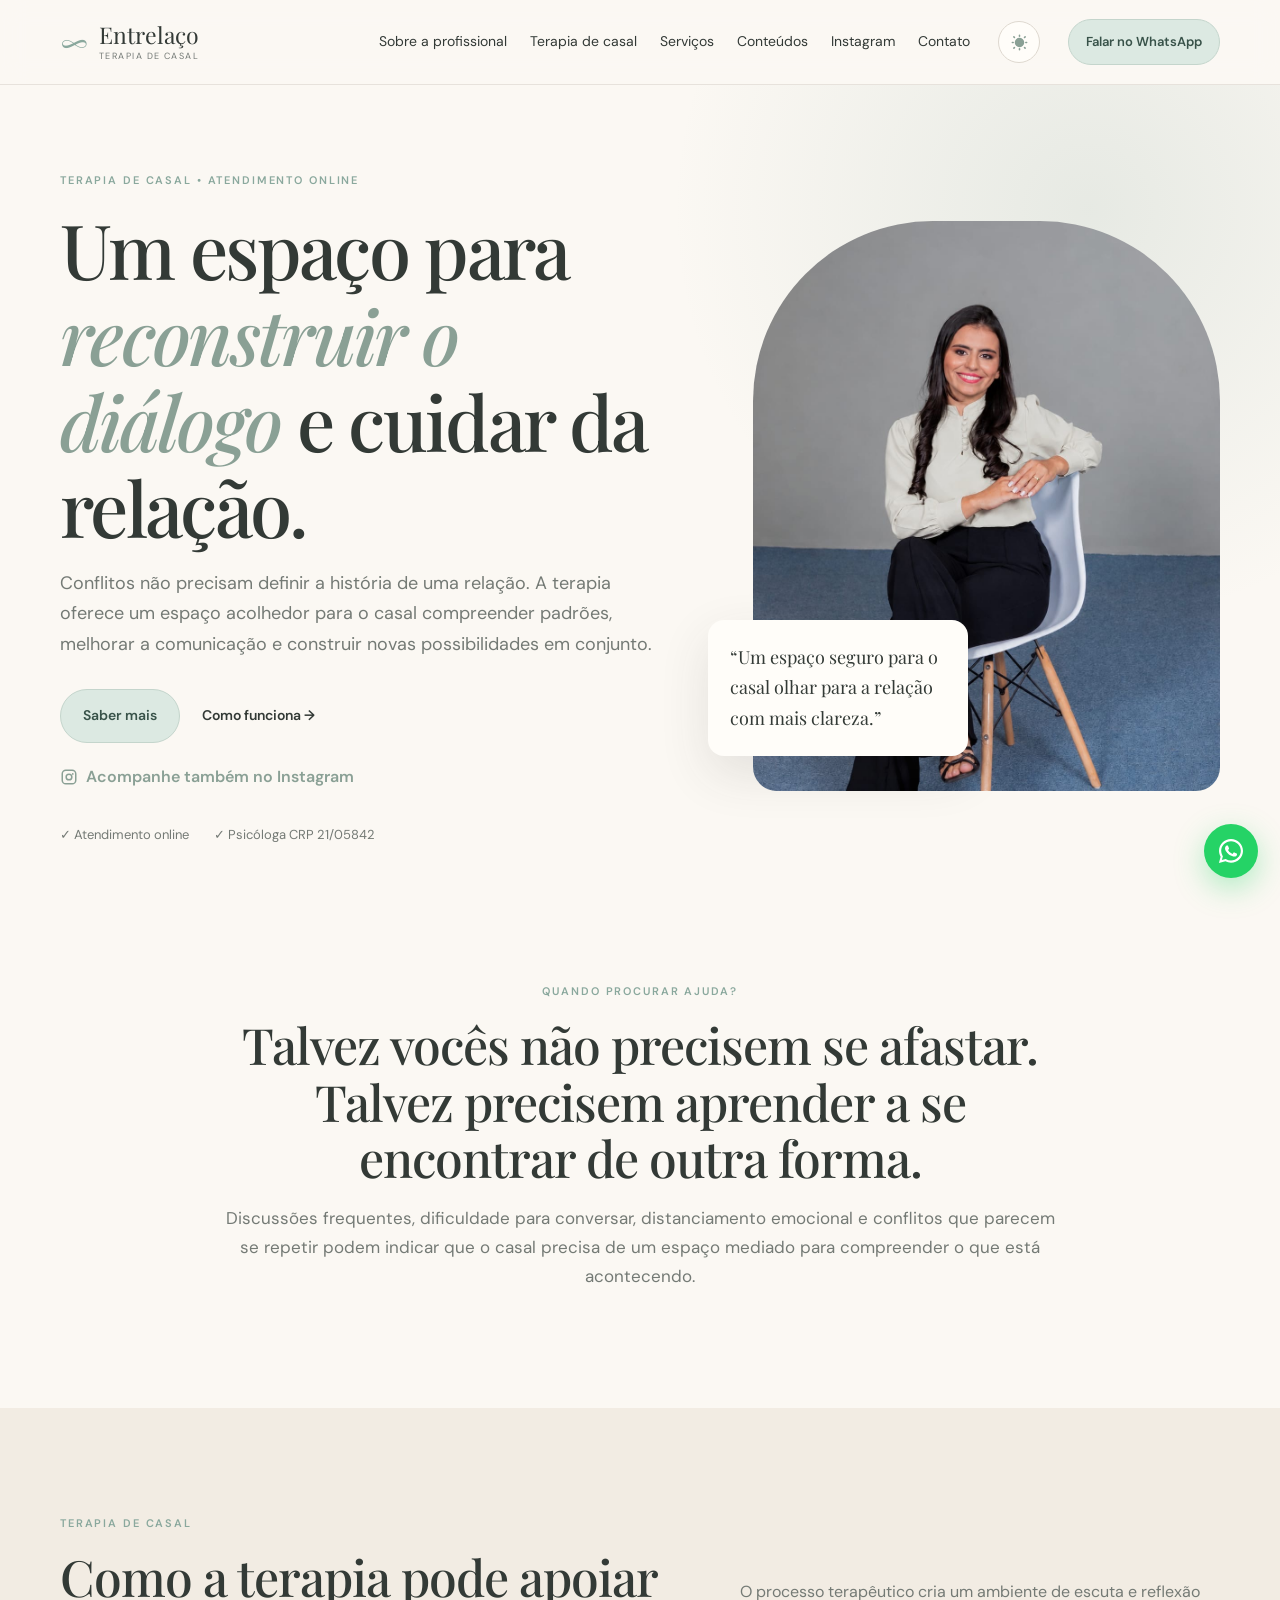
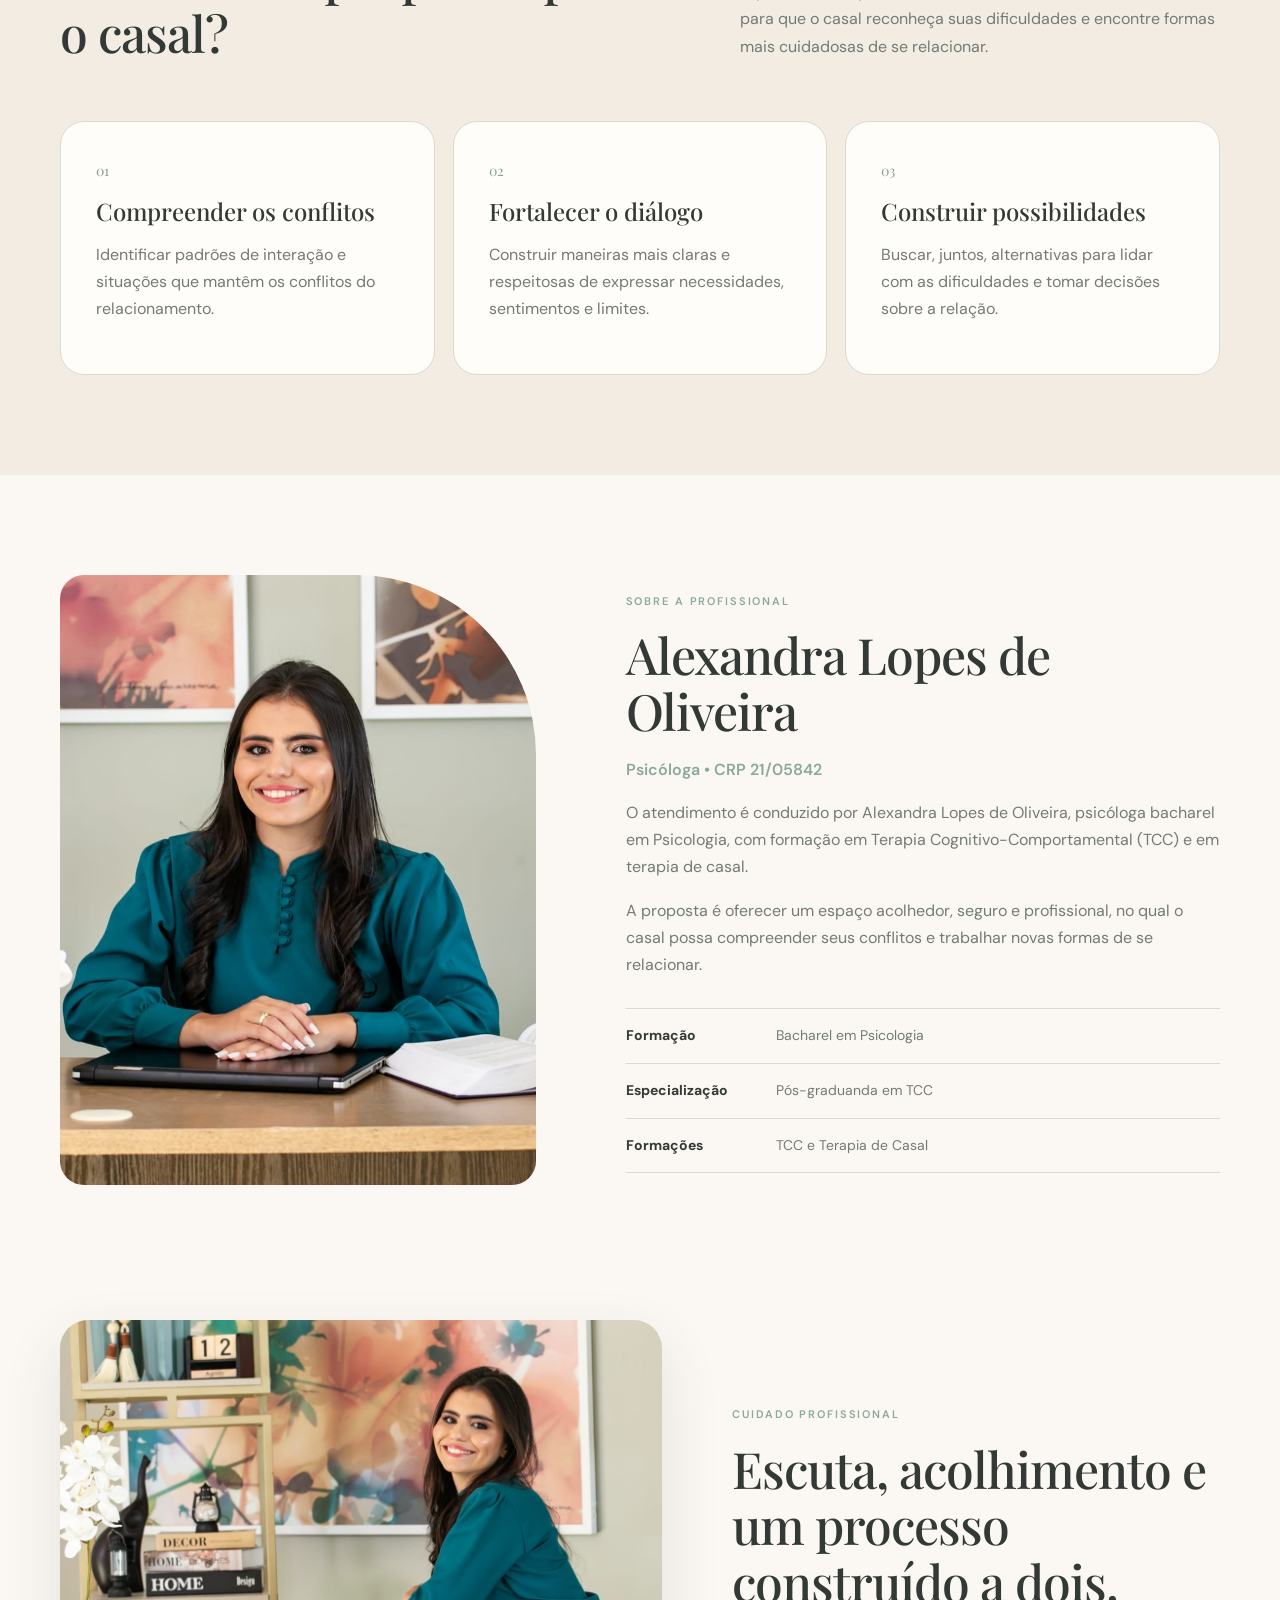
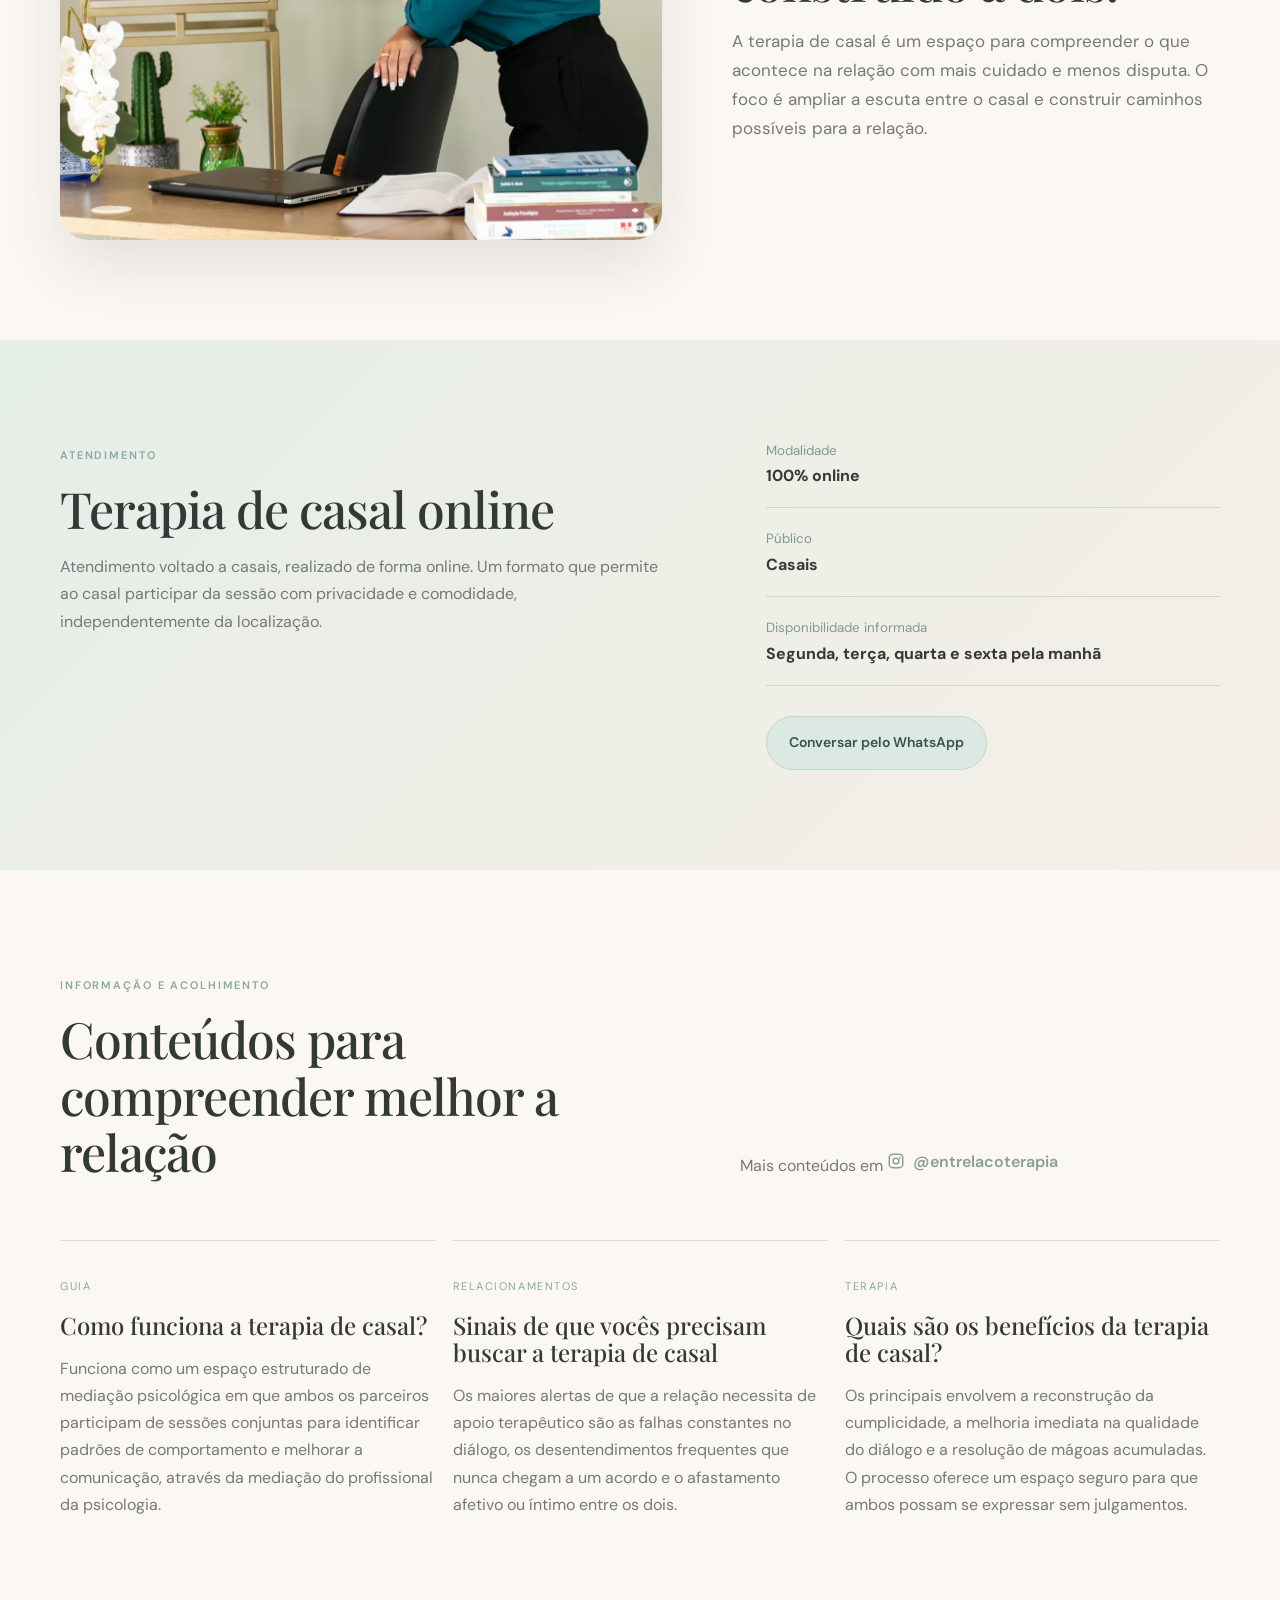
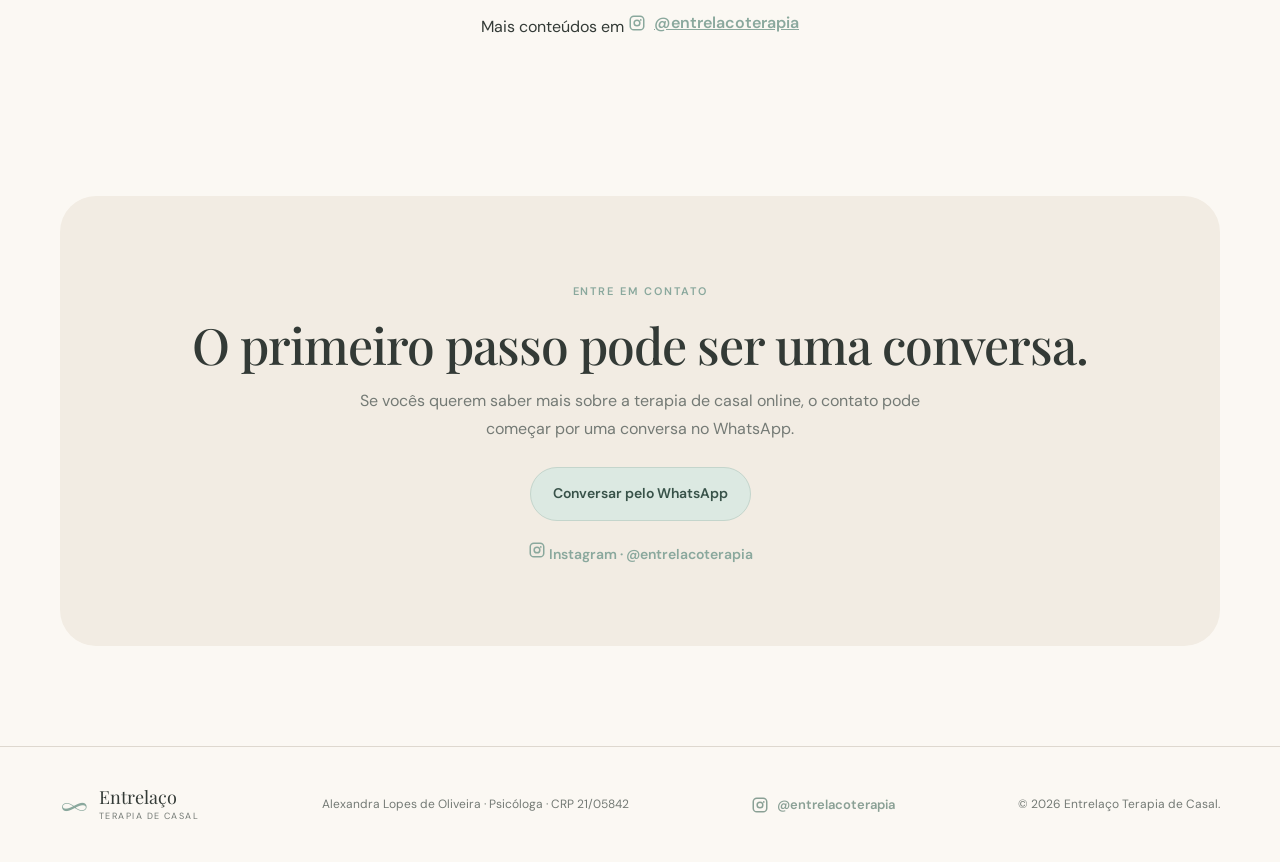
==== index.html @ 62b606fd "ajustando localização do instagram" ====
<!DOCTYPE html>
<html lang="pt-BR">
<head>
  <meta charset="UTF-8">
  <meta name="viewport" content="width=device-width, initial-scale=1.0">
  <meta name="description" content="Entrelaço Terapia de Casal — psicoterapia online para casais que desejam cuidar da relação com acolhimento profissional.">
  <meta name="keywords" content="terapia de casal, conflito de casal, psicoterapia para casais, psicóloga de casais, terapia online">
  <meta name="theme-color" content="#f7f3ee">
  <title>Entrelaço | Terapia de Casal Online</title>
  <link rel="preconnect" href="https://fonts.googleapis.com">
  <link rel="preconnect" href="https://fonts.gstatic.com" crossorigin>
  <link href="https://fonts.googleapis.com/css2?family=DM+Sans:wght@400;500;600&family=Playfair+Display:wght@500;600&display=swap" rel="stylesheet">
  <link rel="stylesheet" href="styles.css">
</head>
<body>
  <header class="header" id="inicio">
    <div class="container nav">
      <a class="brand" href="#inicio" aria-label="Entrelaço - início">
        <span class="brand-mark">∞</span>
        <span>Entrelaço<small>Terapia de Casal</small></span>
      </a>
      <button class="menu-toggle" aria-label="Abrir menu" aria-expanded="false">☰</button>
      <nav class="menu" aria-label="Navegação principal">
        <a href="#sobre">Sobre a profissional</a>
        <a href="#terapia">Terapia de casal</a>
        <a href="#servicos">Serviços</a>
        <a href="#conteudos">Conteúdos</a>
        <a href="https://www.instagram.com/entrelacoterapia?stkn=NWNmb3p0cmc3emU3" target="_blank" rel="noopener">Instagram</a>
        <a href="#contato">Contato</a>
      </nav>
      <button class="theme-toggle" type="button" aria-label="Alternar tema claro e escuro" aria-pressed="false">
        <svg class="theme-icon theme-icon-sun" viewBox="0 0 24 24" aria-hidden="true" focusable="false">
          <path d="M12 18a6 6 0 1 0 0-12 6 6 0 0 0 0 12Zm0-16a1 1 0 0 1 1 1v1a1 1 0 1 1-2 0V3a1 1 0 0 1 1-1Zm0 17a1 1 0 0 1 1 1v1a1 1 0 1 1-2 0v-1a1 1 0 0 1 1-1ZM4.22 4.22a1 1 0 0 1 1.42 0l.7.71a1 1 0 0 1-1.41 1.41l-.71-.7a1 1 0 0 1 0-1.42Zm13.44 13.44a1 1 0 0 1 1.41 0l.71.7a1 1 0 0 1-1.42 1.42l-.7-.71a1 1 0 0 1 0-1.41ZM2 12a1 1 0 0 1 1-1h1a1 1 0 1 1 0 2H3a1 1 0 0 1-1-1Zm17 0a1 1 0 0 1 1-1h1a1 1 0 1 1 0 2h-1a1 1 0 0 1-1-1ZM4.22 19.78a1 1 0 0 1 0-1.42l.71-.7a1 1 0 0 1 1.41 1.41l-.7.71a1 1 0 0 1-1.42 0ZM17.66 6.34a1 1 0 0 1 0-1.41l.7-.71a1 1 0 1 1 1.42 1.42l-.71.7a1 1 0 0 1-1.41 0Z"/>
        </svg>
        <svg class="theme-icon theme-icon-moon" viewBox="0 0 24 24" aria-hidden="true" focusable="false">
          <path d="M20.3 14.5a1 1 0 0 1 .18 1.05A9.2 9.2 0 0 1 3.2 9.1 9.1 9.1 0 0 1 8.45 3a1 1 0 0 1 1.3 1.31A7.1 7.1 0 0 0 19.08 13.3a1 1 0 0 1 1.22 1.2Z"/>
        </svg>
      </button>
      <a class="btn btn-small desktop-cta" href="https://wa.me/5589994394395?text=Ol%C3%A1%2C%20gostar%C3%ADamos%20de%20saber%20mais%20sobre%20a%20terapia%20de%20casal." target="_blank" rel="noopener">Falar no WhatsApp</a>
    </div>
  </header>

  <main>
    <section class="hero">
      <div class="container hero-grid">
        <div class="hero-copy reveal">
          <span class="eyebrow">Terapia de casal • Atendimento online</span>
          <h1>Um espaço para <em>reconstruir o diálogo</em> e cuidar da relação.</h1>
          <p>Conflitos não precisam definir a história de uma relação. A terapia oferece um espaço acolhedor para o casal compreender padrões, melhorar a comunicação e construir novas possibilidades em conjunto.</p>
          <div class="actions">
            <a class="btn" href="https://wa.me/5589994394395?text=Ol%C3%A1%2C%20gostar%C3%ADamos%20de%20saber%20mais%20sobre%20a%20terapia%20de%20casal." target="_blank" rel="noopener">Saber mais</a>
            <a class="text-link" href="#terapia">Como funciona →</a>
          </div>
          <a class="instagram-link hero-instagram" href="https://www.instagram.com/entrelacoterapia?stkn=NWNmb3p0cmc3emU3" target="_blank" rel="noopener" aria-label="Instagram Entrelaço Terapia">
            <svg viewBox="0 0 24 24" aria-hidden="true" focusable="false">
              <path d="M7.8 2h8.4A5.8 5.8 0 0 1 22 7.8v8.4a5.8 5.8 0 0 1-5.8 5.8H7.8A5.8 5.8 0 0 1 2 16.2V7.8A5.8 5.8 0 0 1 7.8 2Zm0 2A3.8 3.8 0 0 0 4 7.8v8.4A3.8 3.8 0 0 0 7.8 20h8.4a3.8 3.8 0 0 0 3.8-3.8V7.8A3.8 3.8 0 0 0 16.2 4H7.8Zm4.2 3.2a4.8 4.8 0 1 1 0 9.6 4.8 4.8 0 0 1 0-9.6Zm0 2a2.8 2.8 0 1 0 0 5.6 2.8 2.8 0 0 0 0-5.6Zm5.05-2.45a1.15 1.15 0 1 1 0 2.3 1.15 1.15 0 0 1 0-2.3Z"/>
            </svg>
            Acompanhe também no Instagram
          </a>
          <div class="trust-row">
            <span>✓ Atendimento online</span><span>✓ Psicóloga CRP 21/05842</span>
          </div>
        </div>
        <div class="hero-photo reveal">
          <div class="photo-placeholder">
            
          </div>
          <div class="quote-card">“Um espaço seguro para o casal olhar para a relação com mais clareza.”</div>
        </div>
      </div>
    </section>

    <section class="intro section">
      <div class="container narrow reveal">
        <span class="eyebrow">Quando procurar ajuda?</span>
        <h2>Talvez vocês não precisem se afastar.<br>Talvez precisem aprender a se encontrar de outra forma.</h2>
        <p>Discussões frequentes, dificuldade para conversar, distanciamento emocional e conflitos que parecem se repetir podem indicar que o casal precisa de um espaço mediado para compreender o que está acontecendo.</p>
      </div>
    </section>

    <section class="section soft" id="terapia">
      <div class="container">
        <div class="section-head reveal">
          <div><span class="eyebrow">Terapia de casal</span><h2>Como a terapia pode apoiar o casal?</h2></div>
          <p>O processo terapêutico cria um ambiente de escuta e reflexão para que o casal reconheça suas dificuldades e encontre formas mais cuidadosas de se relacionar.</p>
        </div>
        <div class="cards">
          <article class="card reveal"><span>01</span><h3>Compreender os conflitos</h3><p>Identificar padrões de interação e situações que mantêm os conflitos do relacionamento.</p></article>
          <article class="card reveal"><span>02</span><h3>Fortalecer o diálogo</h3><p>Construir maneiras mais claras e respeitosas de expressar necessidades, sentimentos e limites.</p></article>
          <article class="card reveal"><span>03</span><h3>Construir possibilidades</h3><p>Buscar, juntos, alternativas para lidar com as dificuldades e tomar decisões sobre a relação.</p></article>
        </div>
      </div>
    </section>

    <section class="section" id="sobre">
      <div class="container about-grid">
        <div class="about-photo reveal">
          <div class="photo-placeholder portrait"></div>
        </div>
        <div class="about-copy reveal">
          <span class="eyebrow">Sobre a profissional</span>
          <h2>Alexandra Lopes de Oliveira</h2>
          <p class="role">Psicóloga • CRP 21/05842</p>
          <p>O atendimento é conduzido por Alexandra Lopes de Oliveira, psicóloga bacharel em Psicologia, com formação em Terapia Cognitivo-Comportamental (TCC) e em terapia de casal.</p>
          <p>A proposta é oferecer um espaço acolhedor, seguro e profissional, no qual o casal possa compreender seus conflitos e trabalhar novas formas de se relacionar.</p>
          <div class="credentials">
            <div><strong>Formação</strong><span>Bacharel em Psicologia</span></div>
            <div><strong>Especialização</strong><span>Pós-graduanda em TCC</span></div>
            <div><strong>Formações</strong><span>TCC e Terapia de Casal</span></div>
          </div>
        </div>
      </div>
    </section>

    <section class="visual-break" aria-label="Ambiente profissional de Alexandra">
      <div class="container visual-break-grid">
        <div class="visual-break-image reveal" role="img" aria-label="Alexandra em ambiente profissional"></div>
        <div class="visual-break-copy reveal">
          <span class="eyebrow">Cuidado profissional</span>
          <h2>Escuta, acolhimento e um processo construído a dois.</h2>
          <p>A terapia de casal é um espaço para compreender o que acontece na relação com mais cuidado e menos disputa. O foco é ampliar a escuta entre o casal e construir caminhos possíveis para a relação.</p>
        </div>
      </div>
    </section>

    <section class="section accent" id="servicos">
      <div class="container service-grid">
        <div class="reveal">
          <span class="eyebrow light">Atendimento</span>
          <h2>Terapia de casal online</h2>
          <p>Atendimento voltado a casais, realizado de forma online. Um formato que permite ao casal participar da sessão com privacidade e comodidade, independentemente da localização.</p>
        </div>
        <div class="service-info reveal">
          <div><small>Modalidade</small><strong>100% online</strong></div>
          <div><small>Público</small><strong>Casais</strong></div>
          <div><small>Disponibilidade informada</small><strong>Segunda, terça, quarta e sexta pela manhã</strong></div>
          <a class="btn btn-light" href="https://wa.me/5589994394395?text=Ol%C3%A1%2C%20gostar%C3%ADamos%20de%20saber%20mais%20sobre%20a%20terapia%20de%20casal." target="_blank" rel="noopener">Conversar pelo WhatsApp</a>
        </div>
      </div>
    </section>

    <section class="section" id="conteudos">
      <div class="container">
        <div class="section-head reveal">
          <div><span class="eyebrow">Informação e acolhimento</span><h2>Conteúdos para compreender melhor a relação</h2></div>
          <p>
            Mais conteúdos em
            <a class="instagram-link" href="https://www.instagram.com/entrelacoterapia?stkn=NWNmb3p0cmc3emU3" target="_blank" rel="noopener">
              <svg viewBox="0 0 24 24" aria-hidden="true" focusable="false">
                <path d="M7.8 2h8.4A5.8 5.8 0 0 1 22 7.8v8.4a5.8 5.8 0 0 1-5.8 5.8H7.8A5.8 5.8 0 0 1 2 16.2V7.8A5.8 5.8 0 0 1 7.8 2Zm0 2A3.8 3.8 0 0 0 4 7.8v8.4A3.8 3.8 0 0 0 7.8 20h8.4a3.8 3.8 0 0 0 3.8-3.8V7.8A3.8 3.8 0 0 0 16.2 4H7.8Zm4.2 3.2a4.8 4.8 0 1 1 0 9.6 4.8 4.8 0 0 1 0-9.6Zm0 2a2.8 2.8 0 1 0 0 5.6 2.8 2.8 0 0 0 0-5.6Zm5.05-2.45a1.15 1.15 0 1 1 0 2.3 1.15 1.15 0 0 1 0-2.3Z"/>
              </svg>
              @entrelacoterapia
            </a>
          </p>
        </div>
        <div class="content-grid">
          <article class="content-card reveal"><span>Guia</span><h3>Como funciona a terapia de casal?</h3><p>Funciona como um espaço estruturado de mediação psicológica em que ambos os parceiros participam de sessões conjuntas para identificar padrões de comportamento e melhorar a comunicação, através da mediação do profissional da psicologia.</p></article>
          <article class="content-card reveal"><span>Relacionamentos</span><h3>Sinais de que vocês precisam buscar a terapia de casal</h3><p>Os maiores alertas de que a relação necessita de apoio terapêutico são as falhas constantes no diálogo, os desentendimentos frequentes que nunca chegam a um acordo e o afastamento afetivo ou íntimo entre os dois.</p></article>
          <article class="content-card reveal"><span>Terapia</span><h3>Quais são os benefícios da terapia de casal?</h3><p>Os principais envolvem a reconstrução da cumplicidade, a melhoria imediata na qualidade do diálogo e a resolução de mágoas acumuladas. O processo oferece um espaço seguro para que ambos possam se expressar sem julgamentos.</p></article>
        </div>
        <p class="instagram-call reveal">
          Mais conteúdos em
          <a class="instagram-link" href="https://www.instagram.com/entrelacoterapia?stkn=NWNmb3p0cmc3emU3" target="_blank" rel="noopener">
            <svg viewBox="0 0 24 24" aria-hidden="true" focusable="false">
              <path d="M7.8 2h8.4A5.8 5.8 0 0 1 22 7.8v8.4a5.8 5.8 0 0 1-5.8 5.8H7.8A5.8 5.8 0 0 1 2 16.2V7.8A5.8 5.8 0 0 1 7.8 2Zm0 2A3.8 3.8 0 0 0 4 7.8v8.4A3.8 3.8 0 0 0 7.8 20h8.4a3.8 3.8 0 0 0 3.8-3.8V7.8A3.8 3.8 0 0 0 16.2 4H7.8Zm4.2 3.2a4.8 4.8 0 1 1 0 9.6 4.8 4.8 0 0 1 0-9.6Zm0 2a2.8 2.8 0 1 0 0 5.6 2.8 2.8 0 0 0 0-5.6Zm5.05-2.45a1.15 1.15 0 1 1 0 2.3 1.15 1.15 0 0 1 0-2.3Z"/>
            </svg>
            @entrelacoterapia
          </a>
        </p>
      </div>
    </section>

    <section class="section contact" id="contato">
      <div class="container contact-box reveal">
        <span class="eyebrow">Entre em contato</span>
        <h2>O primeiro passo pode ser uma conversa.</h2>
        <p>Se vocês querem saber mais sobre a terapia de casal online, o contato pode começar por uma conversa no WhatsApp.</p>
        <a class="btn" href="https://wa.me/5589994394395?text=Ol%C3%A1%2C%20gostar%C3%ADamos%20de%20saber%20mais%20sobre%20a%20terapia%20de%20casal." target="_blank" rel="noopener">Conversar pelo WhatsApp</a>
        <a class="instagram instagram-link" href="https://www.instagram.com/entrelacoterapia?stkn=NWNmb3p0cmc3emU3" target="_blank" rel="noopener">
          <svg viewBox="0 0 24 24" aria-hidden="true" focusable="false">
            <path d="M7.8 2h8.4A5.8 5.8 0 0 1 22 7.8v8.4a5.8 5.8 0 0 1-5.8 5.8H7.8A5.8 5.8 0 0 1 2 16.2V7.8A5.8 5.8 0 0 1 7.8 2Zm0 2A3.8 3.8 0 0 0 4 7.8v8.4A3.8 3.8 0 0 0 7.8 20h8.4a3.8 3.8 0 0 0 3.8-3.8V7.8A3.8 3.8 0 0 0 16.2 4H7.8Zm4.2 3.2a4.8 4.8 0 1 1 0 9.6 4.8 4.8 0 0 1 0-9.6Zm0 2a2.8 2.8 0 1 0 0 5.6 2.8 2.8 0 0 0 0-5.6Zm5.05-2.45a1.15 1.15 0 1 1 0 2.3 1.15 1.15 0 0 1 0-2.3Z"/>
          </svg>
          Instagram · @entrelacoterapia
        </a>
      </div>
    </section>
  </main>

  <footer>
    <div class="container footer-grid">
      <div class="brand footer-brand"><span class="brand-mark">∞</span><span>Entrelaço<small>Terapia de Casal</small></span></div>
      <p>Alexandra Lopes de Oliveira · Psicóloga · CRP 21/05842</p>
      <a class="instagram-link footer-instagram" href="https://www.instagram.com/entrelacoterapia?stkn=NWNmb3p0cmc3emU3" target="_blank" rel="noopener">
        <svg viewBox="0 0 24 24" aria-hidden="true" focusable="false">
          <path d="M7.8 2h8.4A5.8 5.8 0 0 1 22 7.8v8.4a5.8 5.8 0 0 1-5.8 5.8H7.8A5.8 5.8 0 0 1 2 16.2V7.8A5.8 5.8 0 0 1 7.8 2Zm0 2A3.8 3.8 0 0 0 4 7.8v8.4A3.8 3.8 0 0 0 7.8 20h8.4a3.8 3.8 0 0 0 3.8-3.8V7.8A3.8 3.8 0 0 0 16.2 4H7.8Zm4.2 3.2a4.8 4.8 0 1 1 0 9.6 4.8 4.8 0 0 1 0-9.6Zm0 2a2.8 2.8 0 1 0 0 5.6 2.8 2.8 0 0 0 0-5.6Zm5.05-2.45a1.15 1.15 0 1 1 0 2.3 1.15 1.15 0 0 1 0-2.3Z"/>
        </svg>
        @entrelacoterapia
      </a>
      <p>© <span id="year"></span> Entrelaço Terapia de Casal.</p>
    </div>
  </footer>

  <a class="floating-wa" href="https://wa.me/5589994394395?text=Ol%C3%A1%2C%20gostar%C3%ADamos%20de%20saber%20mais%20sobre%20a%20terapia%20de%20casal." target="_blank" rel="noopener" aria-label="WhatsApp">
    <svg viewBox="0 0 32 32" aria-hidden="true" focusable="false">
      <path d="M16.01 3.2c-7.06 0-12.8 5.63-12.8 12.57 0 2.22.6 4.39 1.73 6.29L3.1 28.8l6.95-1.78a12.99 12.99 0 0 0 5.96 1.49c7.06 0 12.8-5.63 12.8-12.57S23.07 3.2 16.01 3.2Zm0 22.98c-1.85 0-3.66-.48-5.25-1.38l-.38-.22-4.12 1.06 1.1-3.92-.25-.4a10.18 10.18 0 0 1-1.57-5.55c0-5.65 4.7-10.24 10.47-10.24s10.47 4.59 10.47 10.24-4.7 10.41-10.47 10.41Zm5.74-7.66c-.31-.16-1.86-.9-2.15-1-.29-.11-.5-.16-.71.16-.21.31-.82 1-.99 1.21-.18.21-.36.23-.67.08-.31-.16-1.32-.48-2.52-1.53-.93-.81-1.56-1.81-1.74-2.12-.18-.31-.02-.48.13-.63.14-.14.31-.36.47-.54.16-.18.21-.31.31-.52.1-.21.05-.39-.03-.55-.08-.16-.71-1.67-.97-2.29-.25-.6-.51-.52-.71-.53h-.6c-.21 0-.55.08-.84.39-.29.31-1.1 1.06-1.1 2.58s1.13 2.99 1.29 3.2c.16.21 2.23 3.34 5.39 4.69.75.32 1.34.51 1.8.65.76.24 1.45.21 1.99.13.61-.09 1.86-.75 2.12-1.47.26-.73.26-1.35.18-1.47-.08-.13-.29-.21-.6-.36Z"/>
    </svg>
  </a>
  <script src="script.js"></script>
</body>
</html>
---- styles.css ----
:root{
  --bg:#fbf8f3;--soft:#f3eee6;--paper:#fffdf9;--ink:#333a36;--muted:#747a75;
  --sage:#8aa095;--deep:#78958a;--line:#ded8cf;--radius:24px;
  --header-bg:rgba(251,248,243,.92);--header-line:rgba(222,216,207,.65);
  --btn-bg:#dce9e2;--btn-text:#385249;--btn-line:#c4d5cc;--btn-hover:#cfdfd6;
  --accent-bg:linear-gradient(135deg,#e5eee7,#f5efe7);--shadow:rgba(55,61,57,.12)
}
body.dark-theme{
  --bg:#252b28;--soft:#303833;--paper:#38413c;--ink:#f5f0e8;--muted:#c8d0c9;
  --sage:#b7cec2;--deep:#a9c7b9;--line:#4c5a53;
  --petrol:#b7cec2;--petrol-deep:#a9c7b9;
  --header-bg:rgba(37,43,40,.92);--header-line:rgba(183,206,194,.18);
  --btn-bg:#b7cec2;--btn-text:#26302b;--btn-line:#cce0d6;--btn-hover:#c6dbd0;
  --accent-bg:linear-gradient(135deg,#303b35,#3f473d);--shadow:rgba(0,0,0,.28)
}
*{box-sizing:border-box}html{scroll-behavior:smooth}body{margin:0;background:var(--bg);color:var(--ink);font-family:"DM Sans",sans-serif;line-height:1.7}
a{color:inherit;text-decoration:none}.container{width:min(1160px,calc(100% - 40px));margin:auto}.narrow{max-width:850px;text-align:center}
.header{position:sticky;top:0;z-index:20;background:var(--header-bg);backdrop-filter:blur(12px);border-bottom:1px solid var(--header-line)}
.nav{height:84px;display:flex;align-items:center;gap:28px}.brand{display:flex;align-items:center;gap:10px;font-family:"Playfair Display",serif;font-size:23px;line-height:1}.brand small{display:block;font-family:"DM Sans";font-size:9px;letter-spacing:.16em;text-transform:uppercase;margin-top:6px;color:var(--muted)}
.brand-mark{font-size:34px;color:var(--sage)}.menu{display:flex;gap:23px;margin-left:auto;font-size:14px}.menu a:hover{color:var(--sage)}
.btn{display:inline-flex;align-items:center;justify-content:center;background:var(--btn-bg);color:var(--btn-text);border:1px solid var(--btn-line);padding:14px 22px;border-radius:999px;font-weight:600;font-size:14px;transition:.2s}.btn:hover{transform:translateY(-2px);opacity:.92}.btn-small{padding:11px 17px;font-size:13px}.menu-toggle{display:none;border:0;background:none;color:var(--ink);font-size:25px}
.theme-toggle{width:42px;height:42px;border:1px solid var(--line);border-radius:50%;display:grid;place-items:center;background:var(--paper);color:var(--sage);cursor:pointer;transition:.2s}.theme-toggle:hover{transform:translateY(-2px);border-color:var(--sage)}.theme-icon{width:19px;height:19px;fill:currentColor}.theme-icon-moon{display:none}.dark-theme .theme-icon-sun{display:none}.dark-theme .theme-icon-moon{display:block}
.hero{padding:80px 0 70px}.hero-grid{display:grid;grid-template-columns:1.05fr .8fr;gap:80px;align-items:center}.eyebrow{text-transform:uppercase;letter-spacing:.17em;font-size:11px;font-weight:600;color:var(--sage)}
h1,h2,h3{font-family:"Playfair Display",serif;font-weight:500;line-height:1.13;margin:14px 0}h1{font-size:clamp(48px,6vw,76px);letter-spacing:-.035em}h1 em{font-weight:500;color:var(--sage)}h2{font-size:clamp(34px,4vw,50px);letter-spacing:-.02em}h3{font-size:24px}
.hero-copy>p{font-size:18px;color:var(--muted);max-width:650px}.actions{display:flex;gap:22px;align-items:center;margin-top:30px}.text-link{font-size:14px;font-weight:600}.trust-row{display:flex;gap:25px;margin-top:30px;color:var(--muted);font-size:13px}
.photo-placeholder{min-height:570px;border-radius:180px 180px 24px 24px;background:linear-gradient(145deg,#ded7cc,#b8c0b8);display:flex;flex-direction:column;align-items:center;justify-content:center;color:#fff;text-align:center;background-image:url("assets/alexandra-principal.jpg");background-size:cover;background-position:center}.photo-placeholder small{opacity:.8}.hero-photo{position:relative}.quote-card{position:absolute;left:-45px;bottom:35px;width:260px;background:var(--paper);padding:22px;border-radius:16px;box-shadow:0 18px 50px var(--shadow);font-family:"Playfair Display",serif;font-size:18px}
.section{padding:100px 0}.intro{padding-top:60px}.intro p{color:var(--muted);font-size:17px}.soft{background:var(--soft)}.section-head{display:grid;grid-template-columns:1fr .8fr;gap:80px;align-items:end;margin-bottom:45px}.section-head p{color:var(--muted)}
.cards{display:grid;grid-template-columns:repeat(3,1fr);gap:18px}.card{background:var(--paper);padding:35px;border-radius:var(--radius);border:1px solid var(--line)}.card>span{font-family:"Playfair Display";color:var(--sage);font-size:14px}.card p,.content-card p{color:var(--muted)}
.about-grid{display:grid;grid-template-columns:.8fr 1fr;gap:90px;align-items:center}.portrait{min-height:610px;border-radius:24px 180px 24px 24px;background-image:url("assets/alexandra-sobre.jpg")}.role{color:var(--sage);font-weight:600}.about-copy>p:not(.role){color:var(--muted)}.credentials{margin-top:30px;border-top:1px solid var(--line)}.credentials div{display:grid;grid-template-columns:150px 1fr;padding:15px 0;border-bottom:1px solid var(--line);font-size:14px}.credentials span{color:var(--muted)}
.accent{background:#e5eee7;color:var(--ink)}.service-grid{display:grid;grid-template-columns:1fr .75fr;gap:100px}.accent p{color:var(--muted)}.light{color:#7f9a8f}.service-info{display:grid;gap:20px}.service-info div{padding-bottom:18px;border-bottom:1px solid rgba(120,149,138,.28)}.service-info small,.service-info strong{display:block}.service-info small{color:#7f9a8f}.btn-light{background:var(--paper);color:var(--btn-text);width:max-content;margin-top:10px}
.content-grid{display:grid;grid-template-columns:repeat(3,1fr);gap:18px}.content-card{padding:30px 0;border-top:1px solid var(--line)}.content-card>span{font-size:11px;text-transform:uppercase;letter-spacing:.14em;color:var(--sage)}.instagram-call{text-align:center;margin-top:45px}.instagram-call a{font-weight:600;text-decoration:underline}
.instagram-link{display:inline-flex;align-items:center;justify-content:center;gap:8px;color:var(--sage);font-weight:600}.instagram-link svg{width:18px;height:18px;fill:currentColor;flex:0 0 auto}.hero-instagram{margin-top:20px}.footer-instagram{font-size:13px}
.contact{padding-top:40px}.contact-box{text-align:center;background:var(--soft);border-radius:36px;padding:80px 25px}.contact-box p{color:var(--muted);max-width:600px;margin:0 auto 25px}.instagram{display:block;margin-top:20px;font-size:14px;color:var(--sage)}
footer{border-top:1px solid var(--line);padding:35px 0}.footer-grid{display:flex;align-items:center;justify-content:space-between;gap:20px}.footer-grid p{font-size:12px;color:var(--muted)}.footer-brand{font-size:18px}
.floating-wa{position:fixed;right:22px;bottom:22px;width:54px;height:54px;border-radius:50%;display:grid;place-items:center;background:#25d366;color:white;box-shadow:0 10px 30px rgba(37,211,102,.35);z-index:30}
.floating-wa:hover{background:#20bd5a;transform:translateY(-2px)}
.floating-wa svg{width:30px;height:30px;display:block;fill:currentColor}
.reveal{opacity:0;transform:translateY(16px);transition:.7s ease}.reveal.visible{opacity:1;transform:none}
@media(max-width:900px){.desktop-cta{display:none}.menu-toggle{display:block;margin-left:auto}.theme-toggle{order:3}.menu{display:none;position:absolute;top:84px;left:0;right:0;background:var(--bg);padding:25px 20px;border-bottom:1px solid var(--line);flex-direction:column}.menu.open{display:flex}.hero-grid,.about-grid,.service-grid,.section-head{grid-template-columns:1fr;gap:40px}.hero{padding-top:45px}.hero-photo{max-width:600px;margin:auto}.quote-card{left:15px}.cards,.content-grid{grid-template-columns:1fr}.section{padding:75px 0}.footer-grid{flex-direction:column;text-align:center}}
@media(max-width:560px){.container{width:min(100% - 28px,1160px)}h1{font-size:45px}.photo-placeholder{min-height:480px}.quote-card{position:relative;left:auto;bottom:auto;width:90%;margin:-45px auto 0}.actions,.trust-row{align-items:flex-start;flex-direction:column;gap:14px}.credentials div{grid-template-columns:1fr;gap:3px}.contact-box{padding:60px 20px}}

/* Versão 2 — fotos profissionais e identidade inspirada no ensaio */
:root{--petrol:#8aa89d;--petrol-deep:#76978c;--cream:#fbf6ee;--warm:#e8ded0}
.hero{background:radial-gradient(circle at 85% 15%,rgba(138,168,157,.18),transparent 32%)}
.photo-placeholder{background-color:#d9d8d2;background-repeat:no-repeat}
.hero-photo .photo-placeholder{background-position:center 25%}
.about-photo .portrait{background-position:center 35%}
.brand-mark,.eyebrow,.role,.content-card>span,.instagram-call a,.instagram{color:var(--petrol)}
.btn{background:var(--btn-bg);color:var(--btn-text);border-color:var(--btn-line)}
.btn:hover{background:var(--btn-hover)}
.accent{background:var(--accent-bg)}
.soft,.contact-box{background:#f2ece3}
.visual-break{padding:35px 0 100px}
.visual-break-grid{display:grid;grid-template-columns:1.05fr .85fr;gap:70px;align-items:center}
.visual-break-image{min-height:520px;border-radius:28px;background:url("assets/alexandra-consultorio.jpg") center 38%/cover no-repeat;box-shadow:0 24px 60px var(--shadow)}
.visual-break-copy p{color:var(--muted);font-size:17px}
body.dark-theme .soft,body.dark-theme .contact-box{background:var(--soft)}
body.dark-theme .photo-placeholder,body.dark-theme .visual-break-image{filter:brightness(.88) saturate(.9)}
@media(max-width:900px){.visual-break-grid{grid-template-columns:1fr;gap:35px}.visual-break-image{min-height:430px}.visual-break{padding-bottom:75px}}
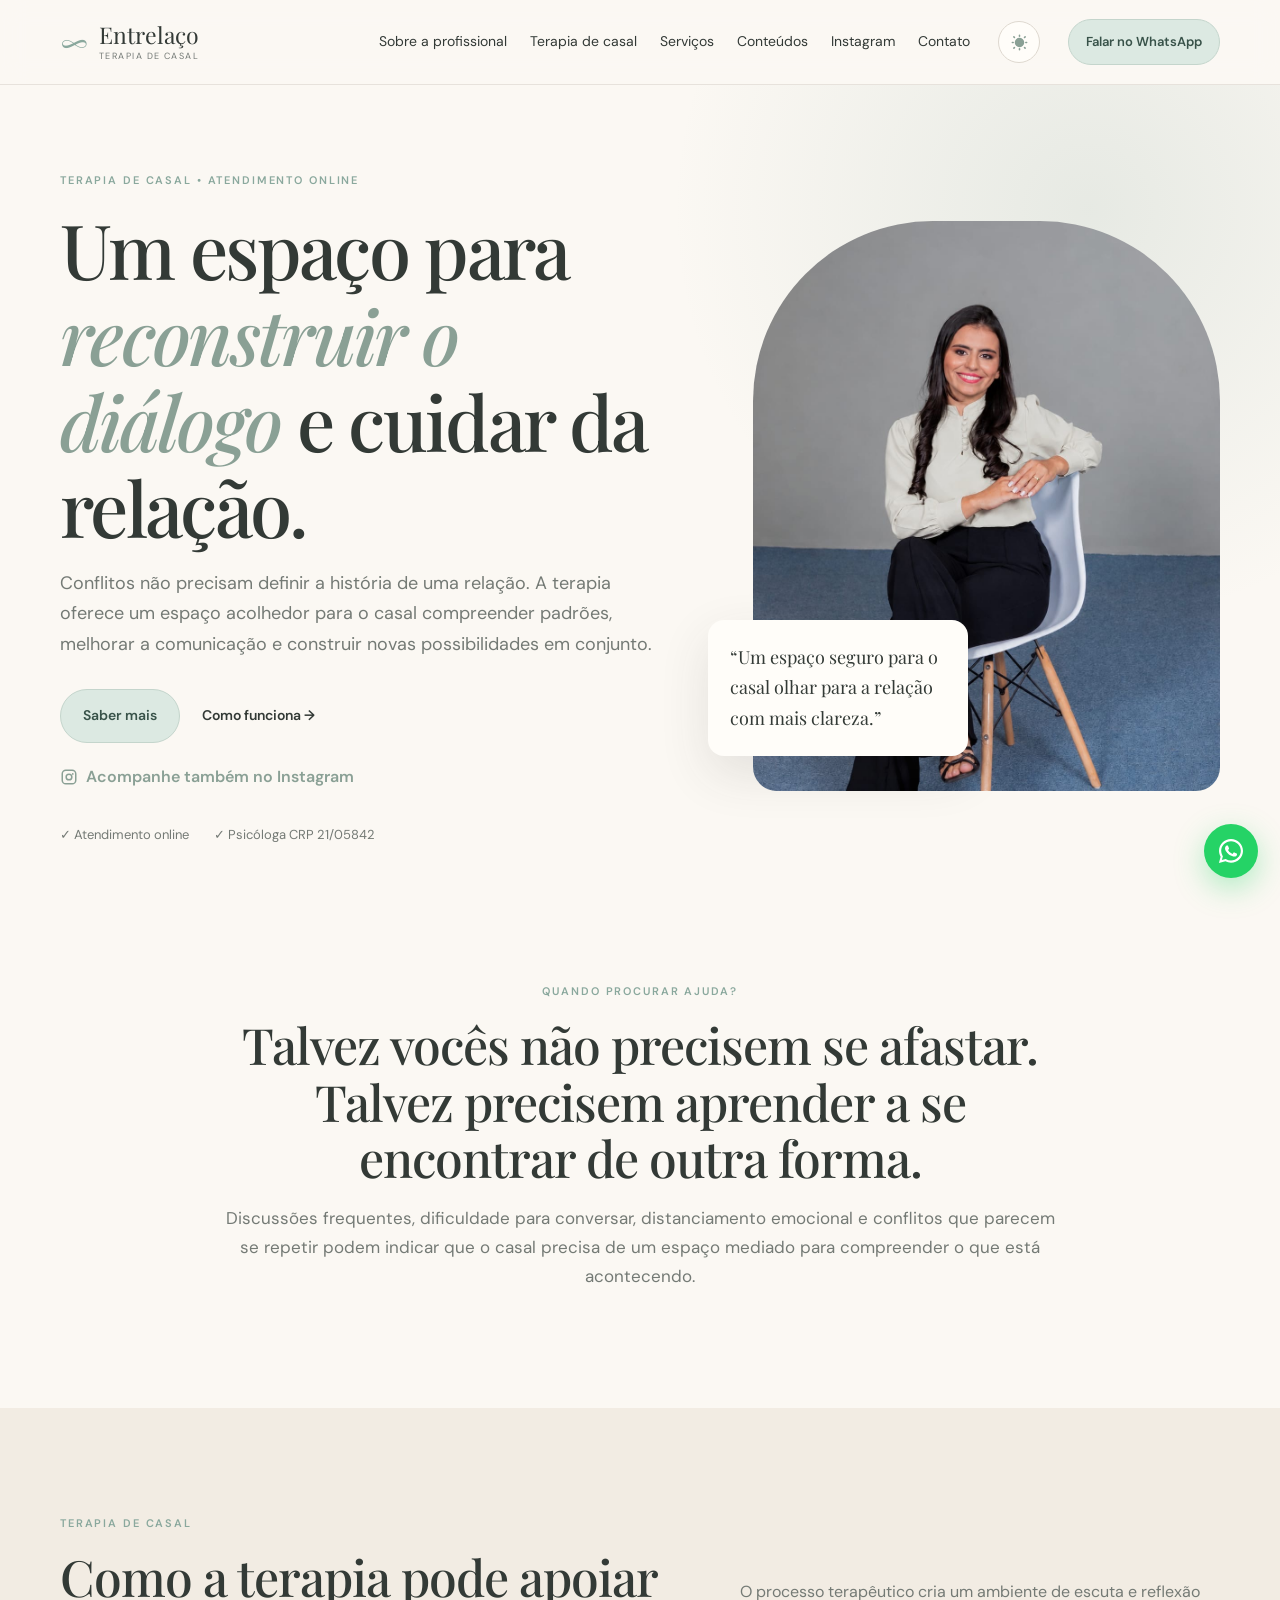
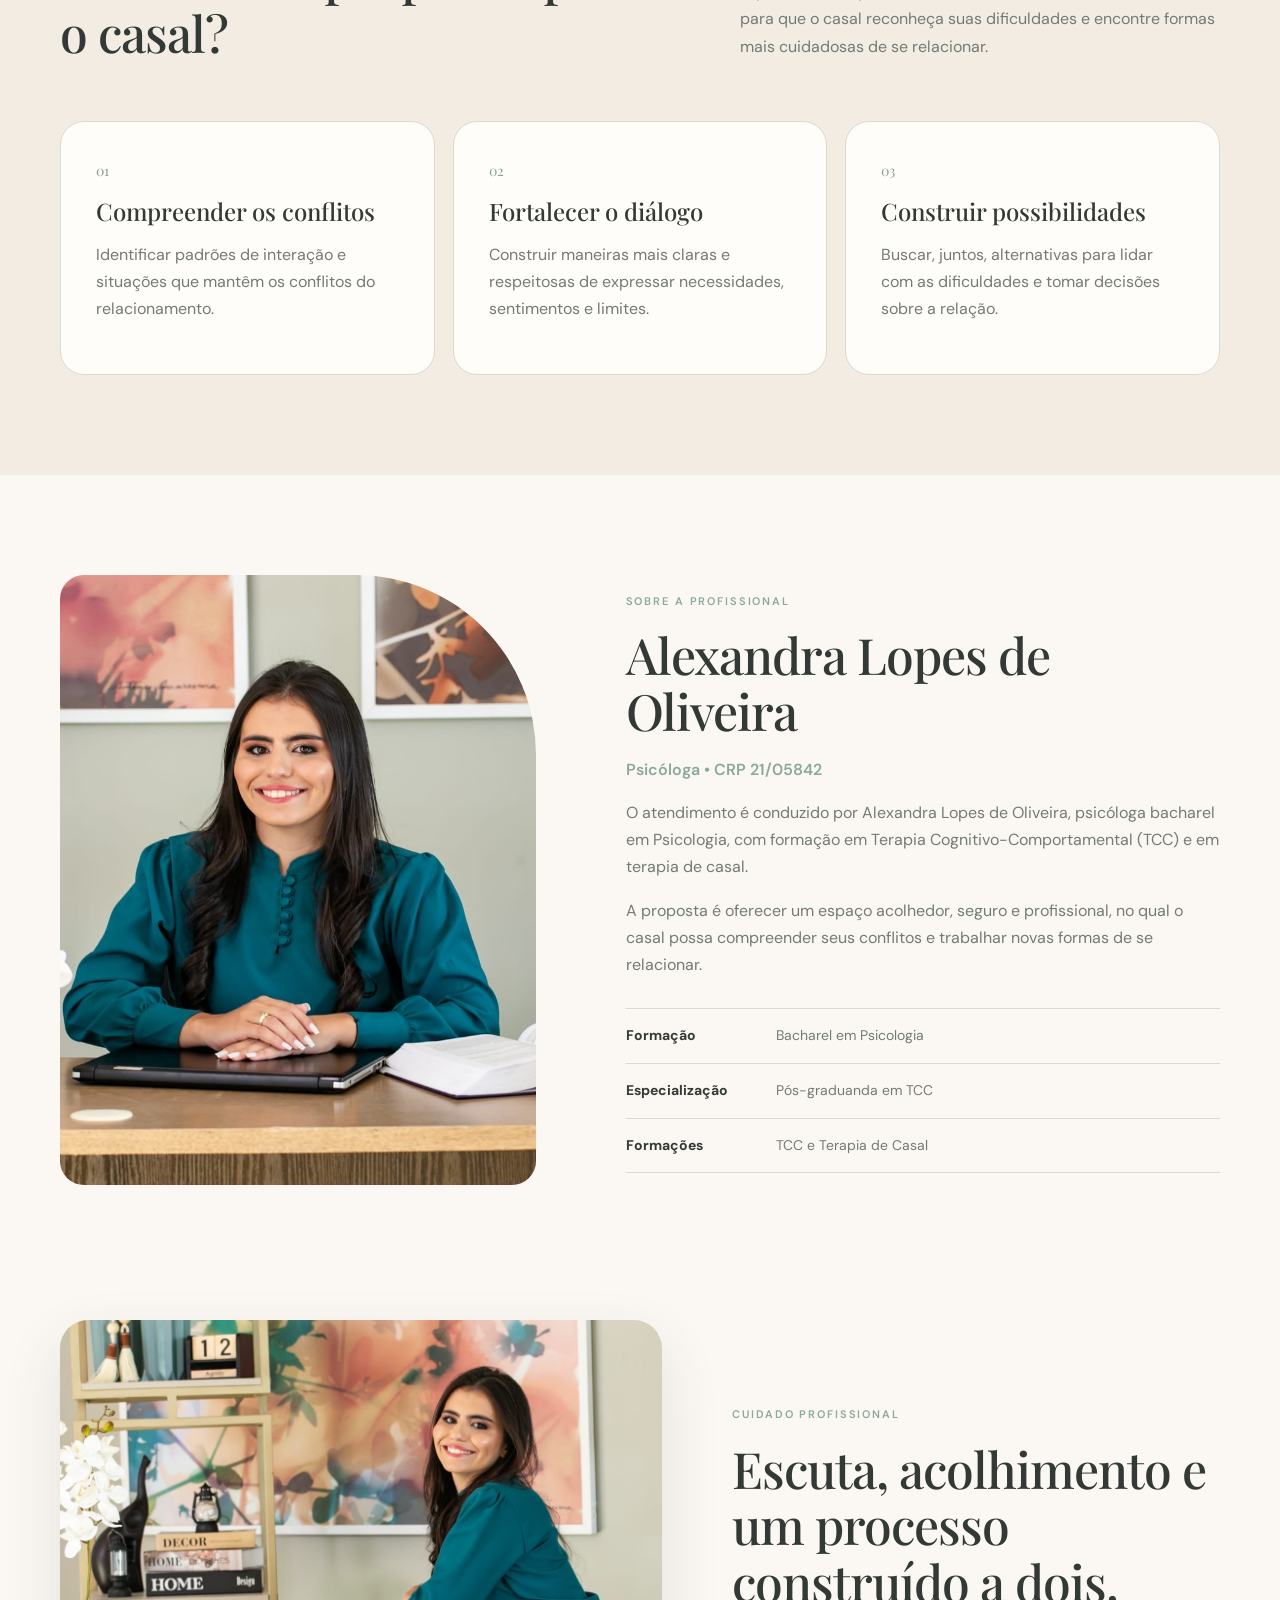
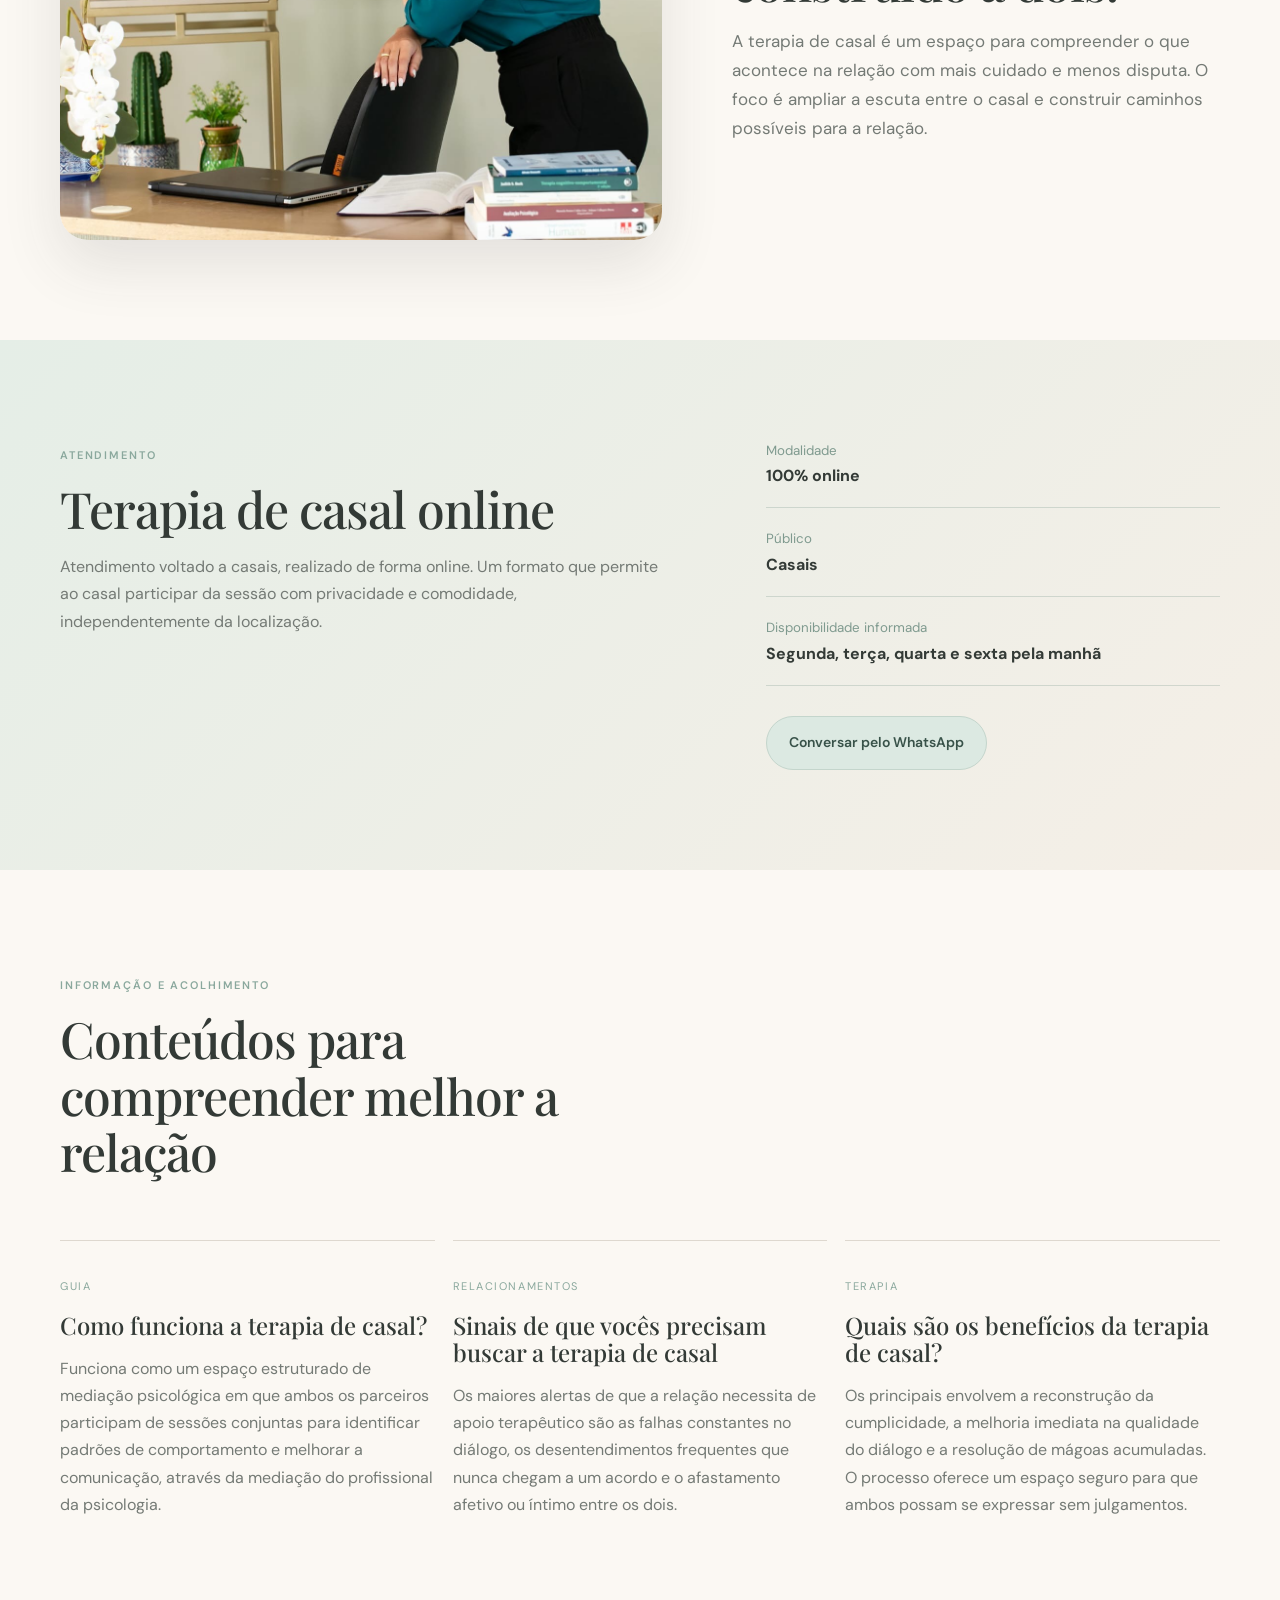
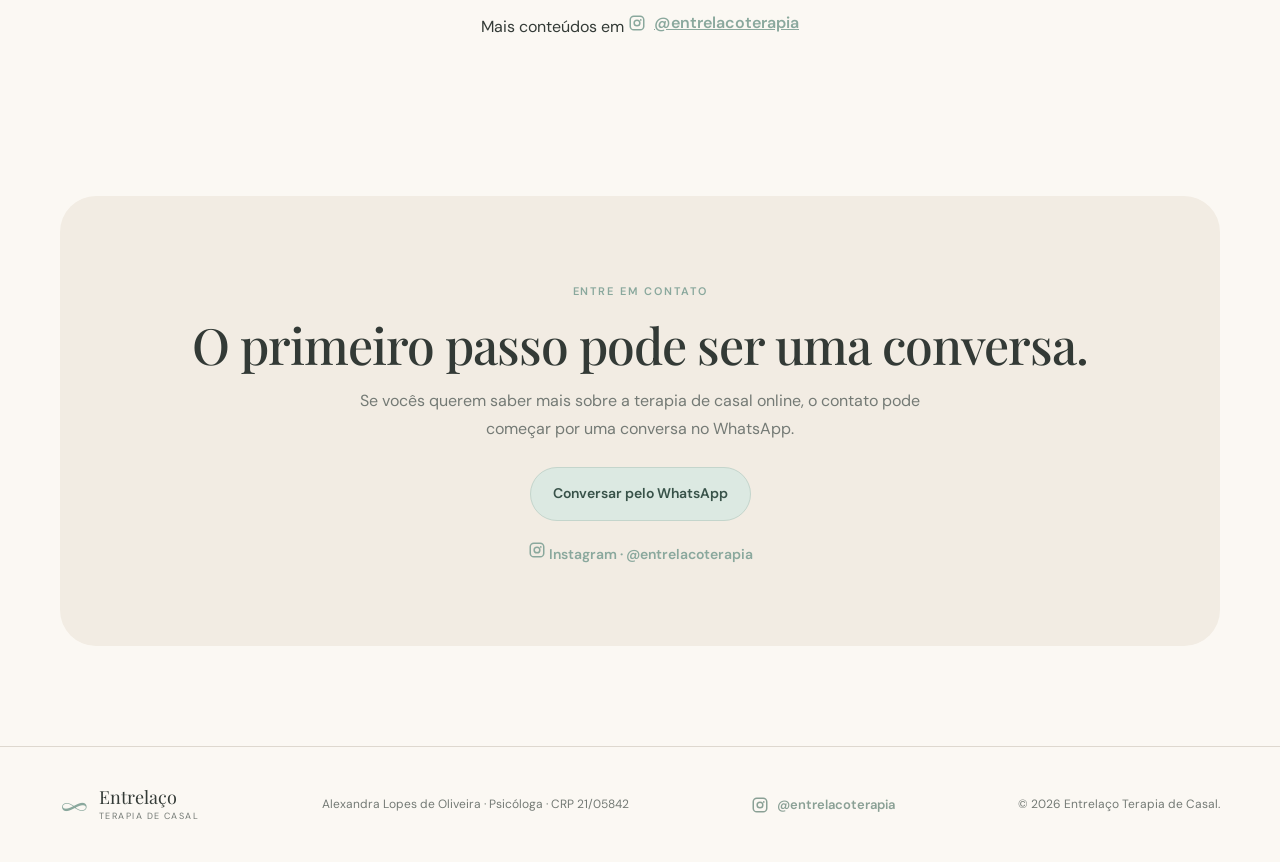
==== commit 80186b38: "outro ajuste" ====
--- a/index.html
+++ b/index.html
@@ -143,15 +143,6 @@
       <div class="container">
         <div class="section-head reveal">
           <div><span class="eyebrow">Informação e acolhimento</span><h2>Conteúdos para compreender melhor a relação</h2></div>
-          <p>
-            Mais conteúdos em
-            <a class="instagram-link" href="https://www.instagram.com/entrelacoterapia?stkn=NWNmb3p0cmc3emU3" target="_blank" rel="noopener">
-              <svg viewBox="0 0 24 24" aria-hidden="true" focusable="false">
-                <path d="M7.8 2h8.4A5.8 5.8 0 0 1 22 7.8v8.4a5.8 5.8 0 0 1-5.8 5.8H7.8A5.8 5.8 0 0 1 2 16.2V7.8A5.8 5.8 0 0 1 7.8 2Zm0 2A3.8 3.8 0 0 0 4 7.8v8.4A3.8 3.8 0 0 0 7.8 20h8.4a3.8 3.8 0 0 0 3.8-3.8V7.8A3.8 3.8 0 0 0 16.2 4H7.8Zm4.2 3.2a4.8 4.8 0 1 1 0 9.6 4.8 4.8 0 0 1 0-9.6Zm0 2a2.8 2.8 0 1 0 0 5.6 2.8 2.8 0 0 0 0-5.6Zm5.05-2.45a1.15 1.15 0 1 1 0 2.3 1.15 1.15 0 0 1 0-2.3Z"/>
-              </svg>
-              @entrelacoterapia
-            </a>
-          </p>
         </div>
         <div class="content-grid">
           <article class="content-card reveal"><span>Guia</span><h3>Como funciona a terapia de casal?</h3><p>Funciona como um espaço estruturado de mediação psicológica em que ambos os parceiros participam de sessões conjuntas para identificar padrões de comportamento e melhorar a comunicação, através da mediação do profissional da psicologia.</p></article>
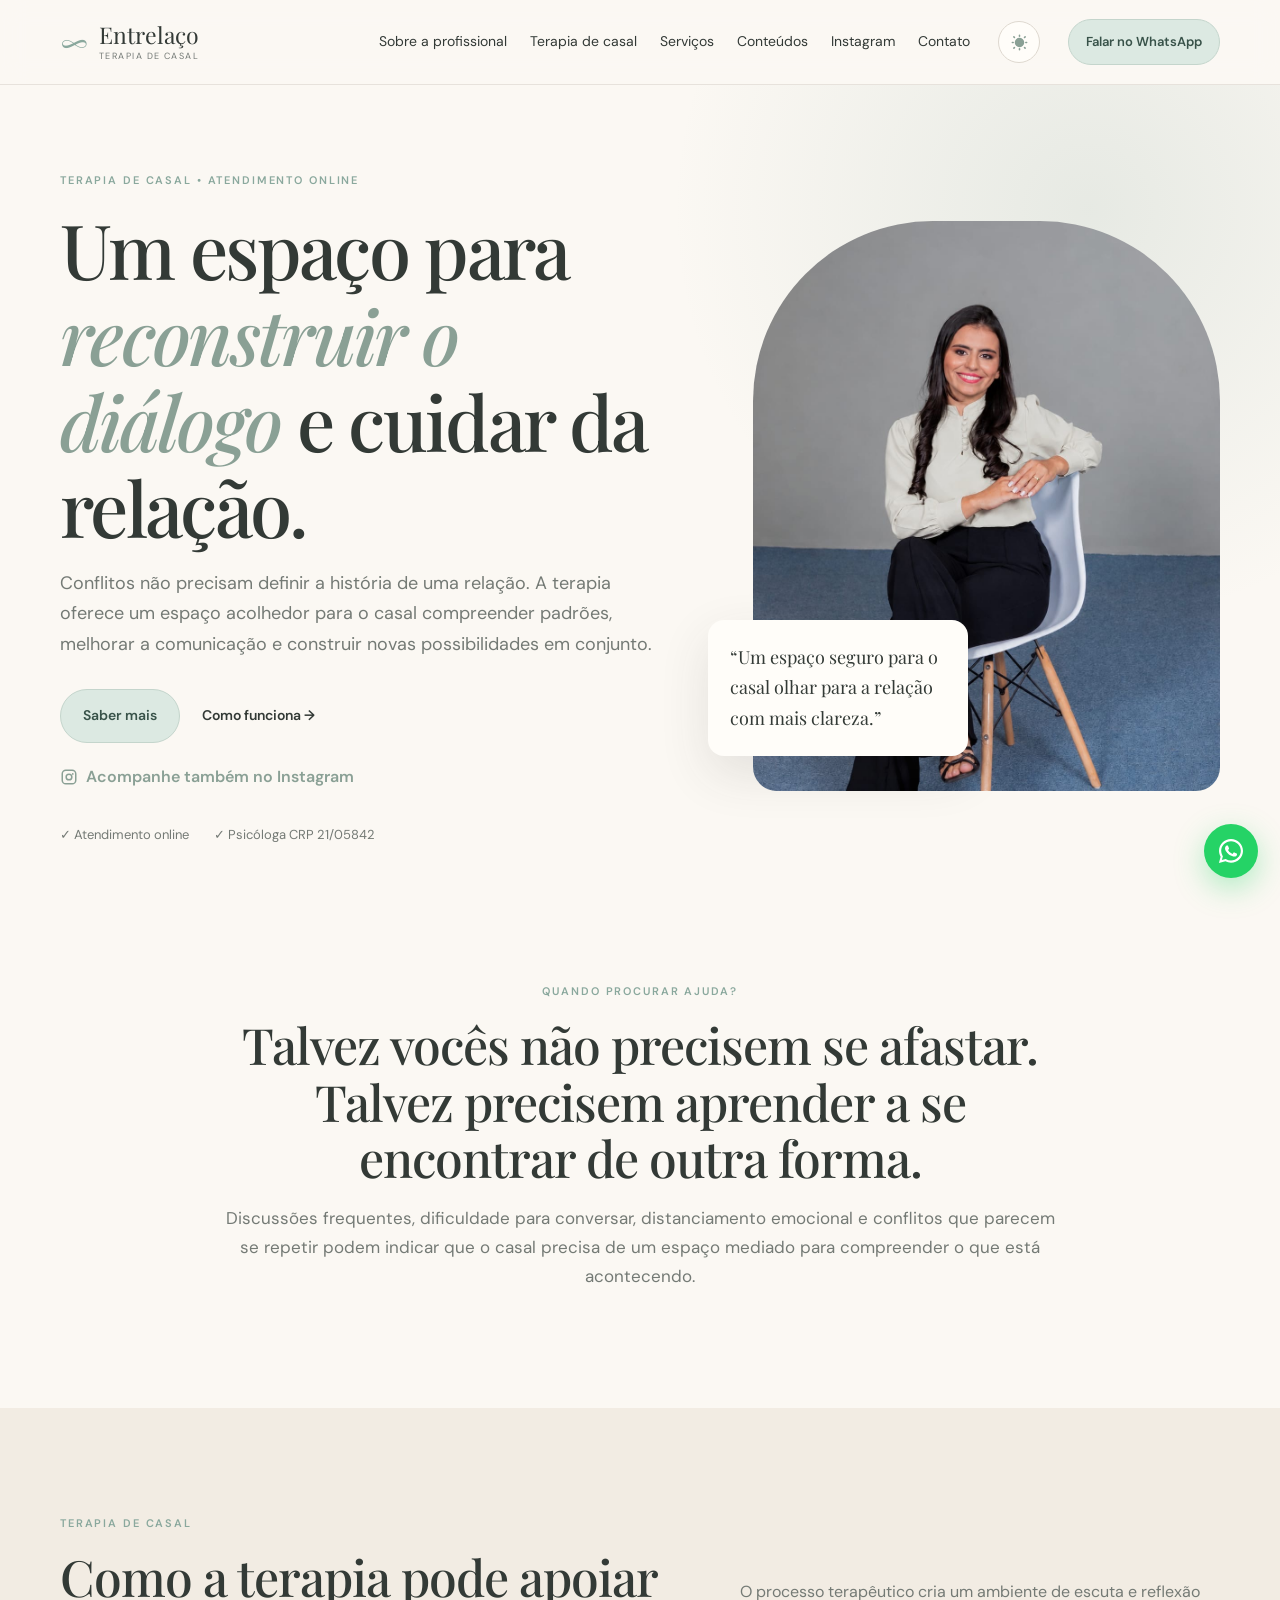
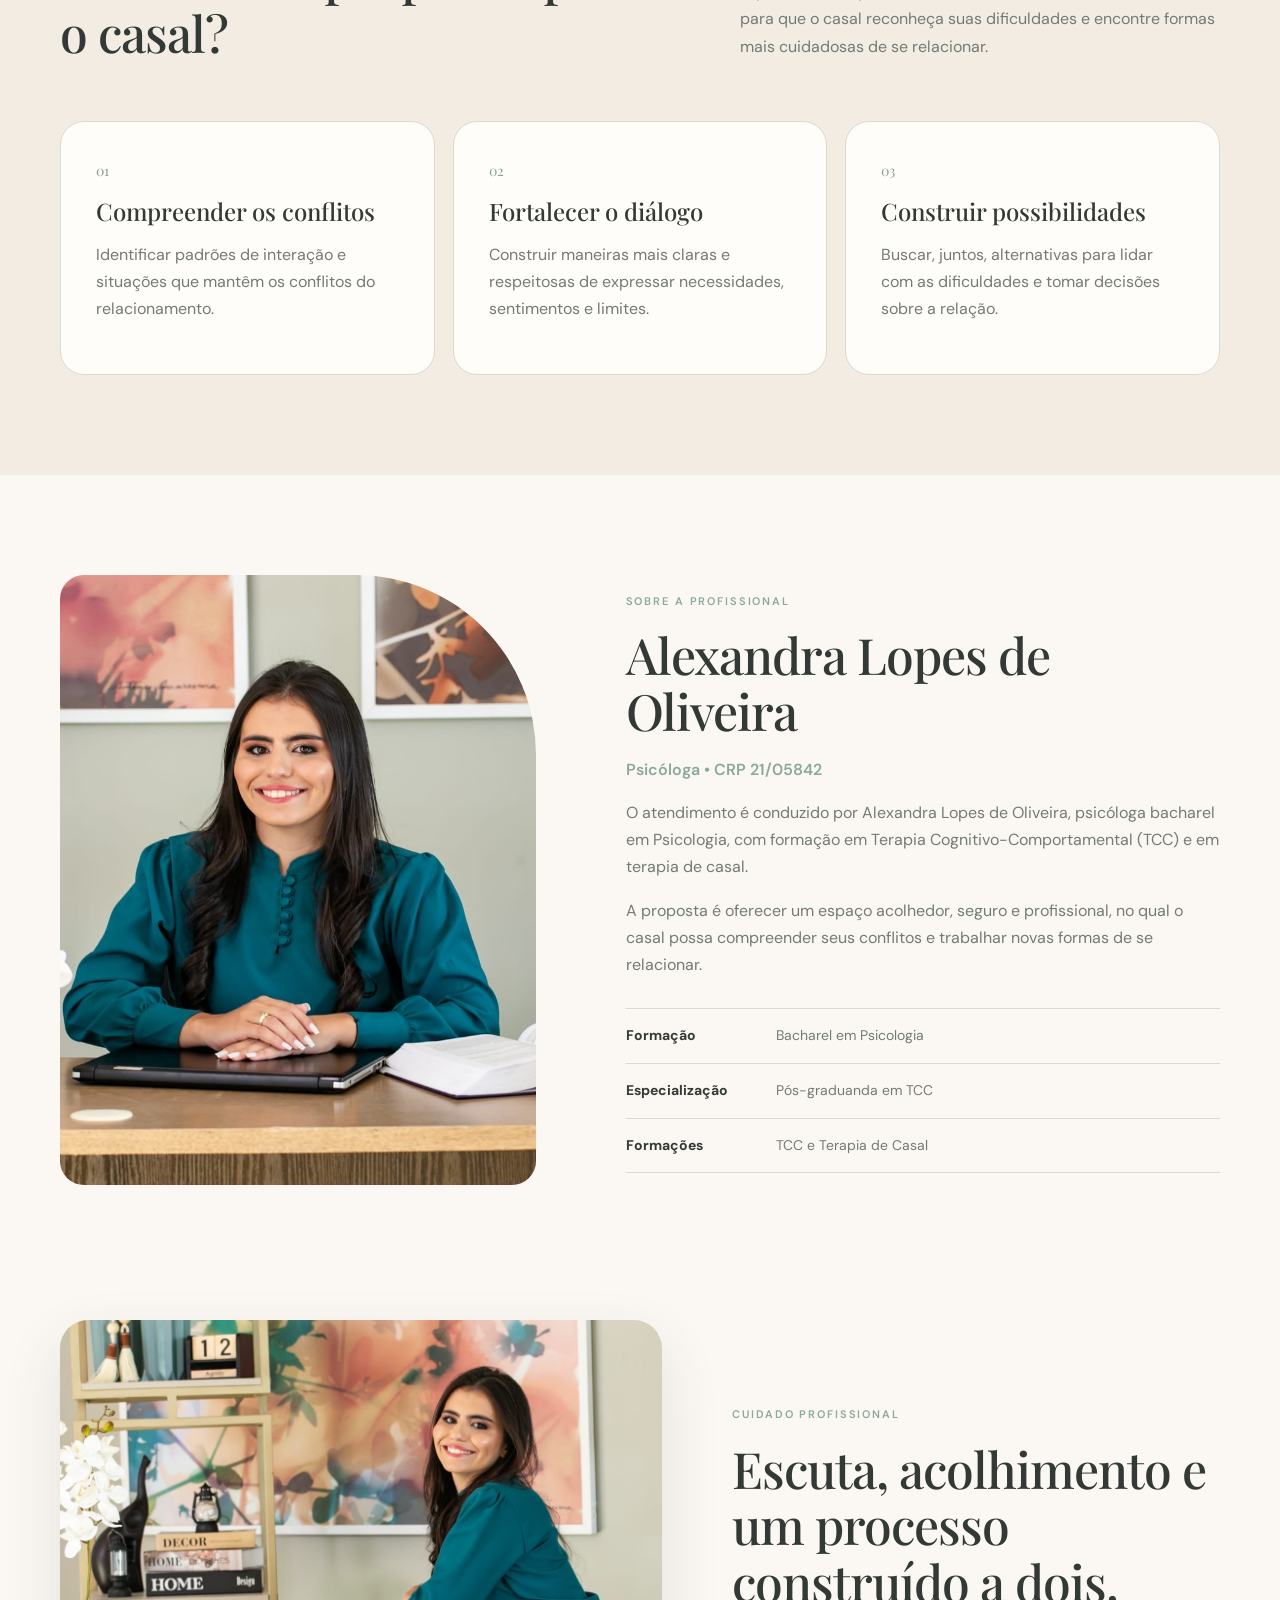
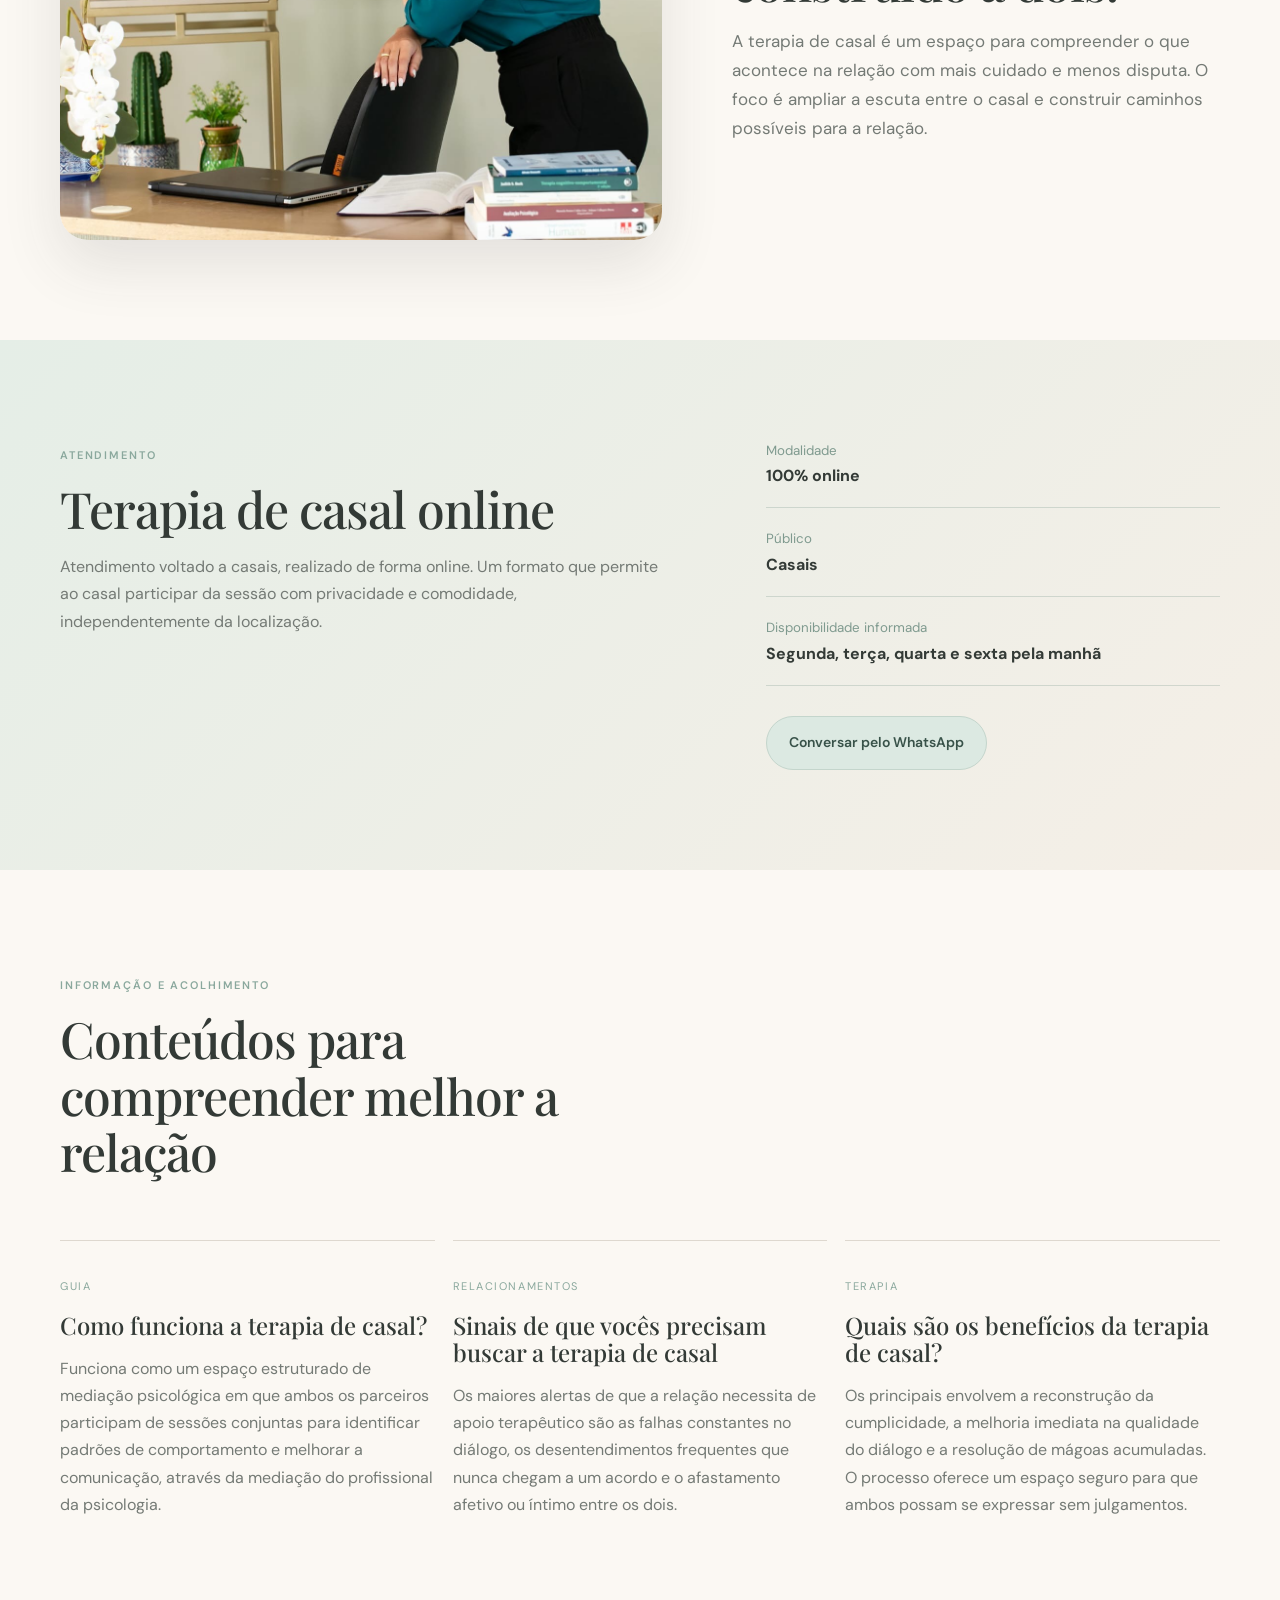
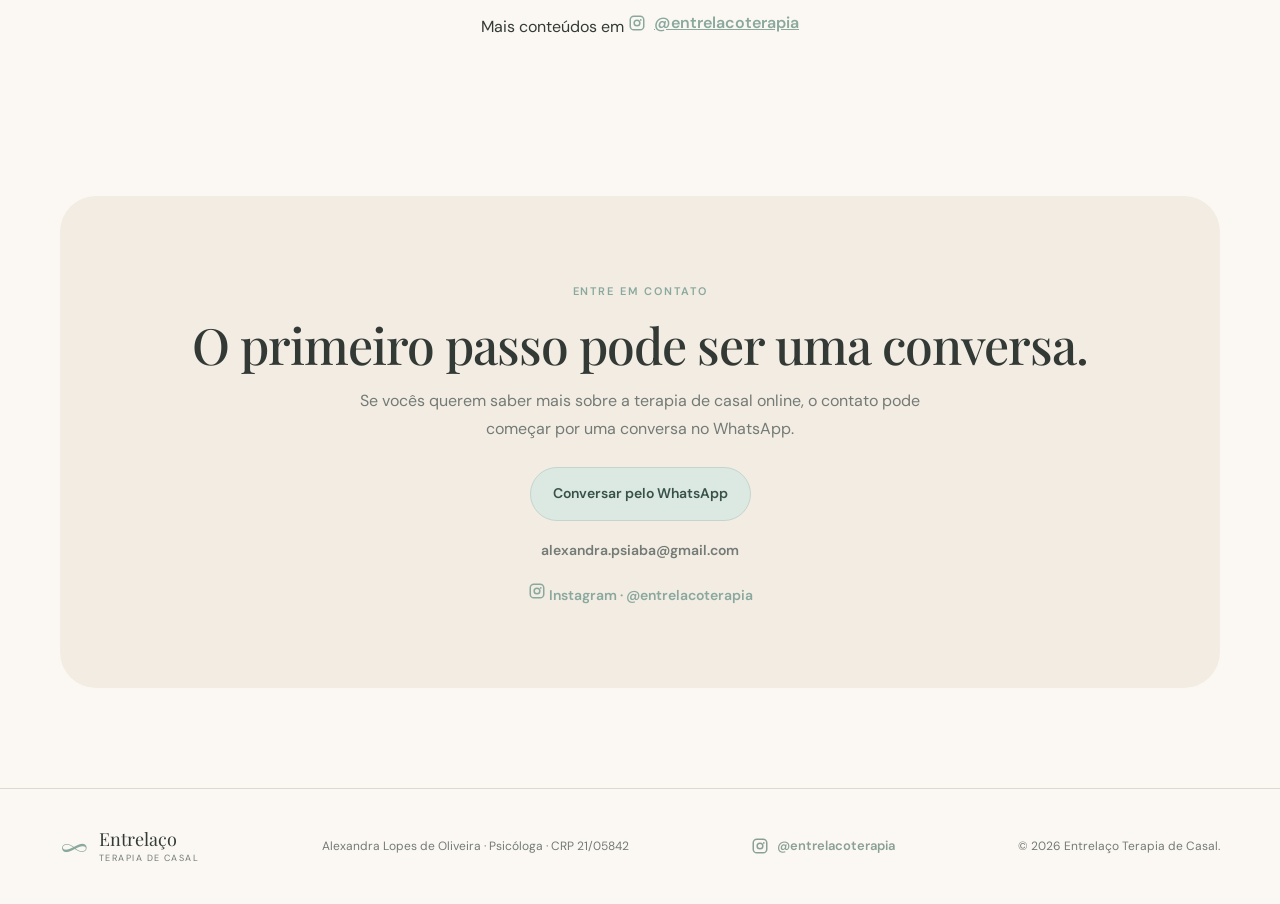
==== commit 0d5a012a: "add email" ====
--- a/index.html
+++ b/index.html
@@ -167,6 +167,7 @@
         <h2>O primeiro passo pode ser uma conversa.</h2>
         <p>Se vocês querem saber mais sobre a terapia de casal online, o contato pode começar por uma conversa no WhatsApp.</p>
         <a class="btn" href="https://wa.me/5589994394395?text=Ol%C3%A1%2C%20gostar%C3%ADamos%20de%20saber%20mais%20sobre%20a%20terapia%20de%20casal." target="_blank" rel="noopener">Conversar pelo WhatsApp</a>
+        <a class="email-link" href="mailto:alexandra.psiaba@gmail.com">alexandra.psiaba@gmail.com</a>
         <a class="instagram instagram-link" href="https://www.instagram.com/entrelacoterapia?stkn=NWNmb3p0cmc3emU3" target="_blank" rel="noopener">
           <svg viewBox="0 0 24 24" aria-hidden="true" focusable="false">
             <path d="M7.8 2h8.4A5.8 5.8 0 0 1 22 7.8v8.4a5.8 5.8 0 0 1-5.8 5.8H7.8A5.8 5.8 0 0 1 2 16.2V7.8A5.8 5.8 0 0 1 7.8 2Zm0 2A3.8 3.8 0 0 0 4 7.8v8.4A3.8 3.8 0 0 0 7.8 20h8.4a3.8 3.8 0 0 0 3.8-3.8V7.8A3.8 3.8 0 0 0 16.2 4H7.8Zm4.2 3.2a4.8 4.8 0 1 1 0 9.6 4.8 4.8 0 0 1 0-9.6Zm0 2a2.8 2.8 0 1 0 0 5.6 2.8 2.8 0 0 0 0-5.6Zm5.05-2.45a1.15 1.15 0 1 1 0 2.3 1.15 1.15 0 0 1 0-2.3Z"/>
--- a/styles.css
+++ b/styles.css
@@ -30,7 +30,7 @@
 .accent{background:#e5eee7;color:var(--ink)}.service-grid{display:grid;grid-template-columns:1fr .75fr;gap:100px}.accent p{color:var(--muted)}.light{color:#7f9a8f}.service-info{display:grid;gap:20px}.service-info div{padding-bottom:18px;border-bottom:1px solid rgba(120,149,138,.28)}.service-info small,.service-info strong{display:block}.service-info small{color:#7f9a8f}.btn-light{background:var(--paper);color:var(--btn-text);width:max-content;margin-top:10px}
 .content-grid{display:grid;grid-template-columns:repeat(3,1fr);gap:18px}.content-card{padding:30px 0;border-top:1px solid var(--line)}.content-card>span{font-size:11px;text-transform:uppercase;letter-spacing:.14em;color:var(--sage)}.instagram-call{text-align:center;margin-top:45px}.instagram-call a{font-weight:600;text-decoration:underline}
 .instagram-link{display:inline-flex;align-items:center;justify-content:center;gap:8px;color:var(--sage);font-weight:600}.instagram-link svg{width:18px;height:18px;fill:currentColor;flex:0 0 auto}.hero-instagram{margin-top:20px}.footer-instagram{font-size:13px}
-.contact{padding-top:40px}.contact-box{text-align:center;background:var(--soft);border-radius:36px;padding:80px 25px}.contact-box p{color:var(--muted);max-width:600px;margin:0 auto 25px}.instagram{display:block;margin-top:20px;font-size:14px;color:var(--sage)}
+.contact{padding-top:40px}.contact-box{text-align:center;background:var(--soft);border-radius:36px;padding:80px 25px}.contact-box p{color:var(--muted);max-width:600px;margin:0 auto 25px}.email-link{display:block;margin-top:18px;font-size:14px;color:var(--muted);font-weight:600}.email-link:hover{color:var(--sage)}.instagram{display:block;margin-top:20px;font-size:14px;color:var(--sage)}
 footer{border-top:1px solid var(--line);padding:35px 0}.footer-grid{display:flex;align-items:center;justify-content:space-between;gap:20px}.footer-grid p{font-size:12px;color:var(--muted)}.footer-brand{font-size:18px}
 .floating-wa{position:fixed;right:22px;bottom:22px;width:54px;height:54px;border-radius:50%;display:grid;place-items:center;background:#25d366;color:white;box-shadow:0 10px 30px rgba(37,211,102,.35);z-index:30}
 .floating-wa:hover{background:#20bd5a;transform:translateY(-2px)}
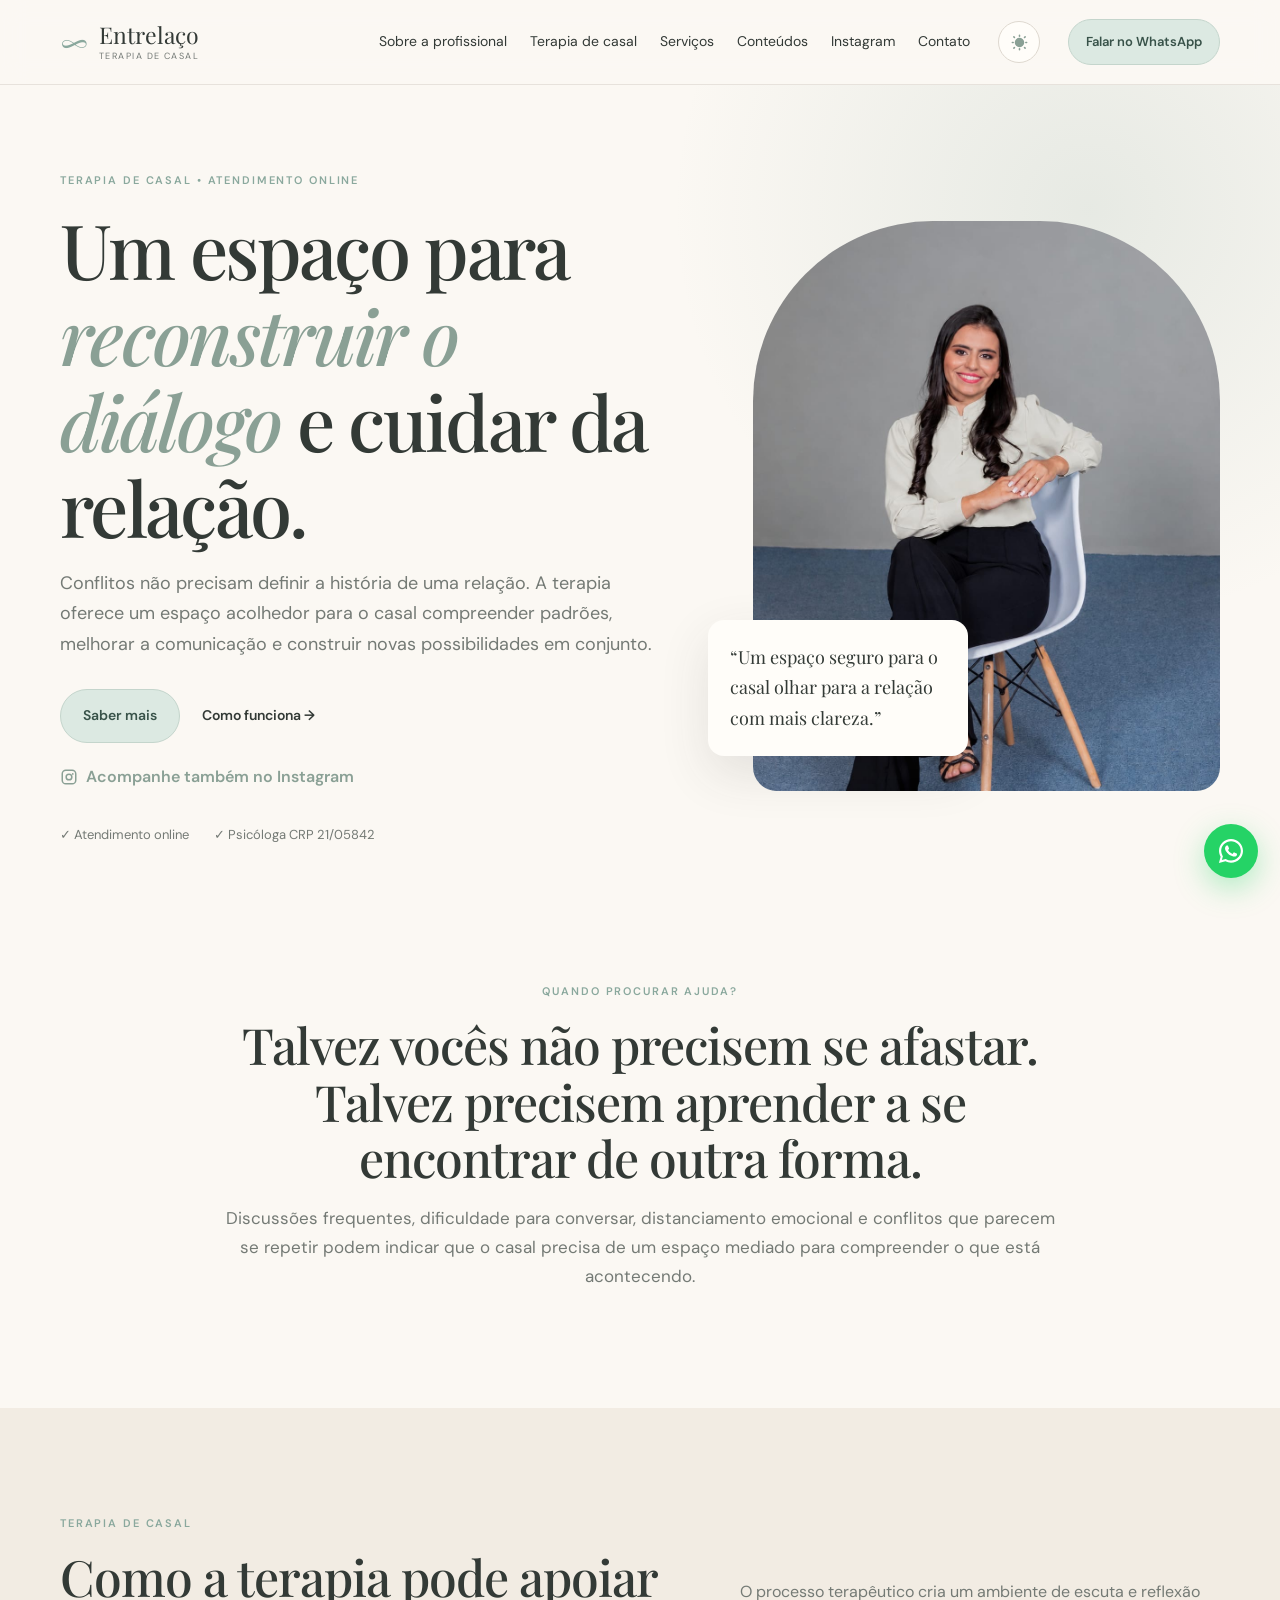
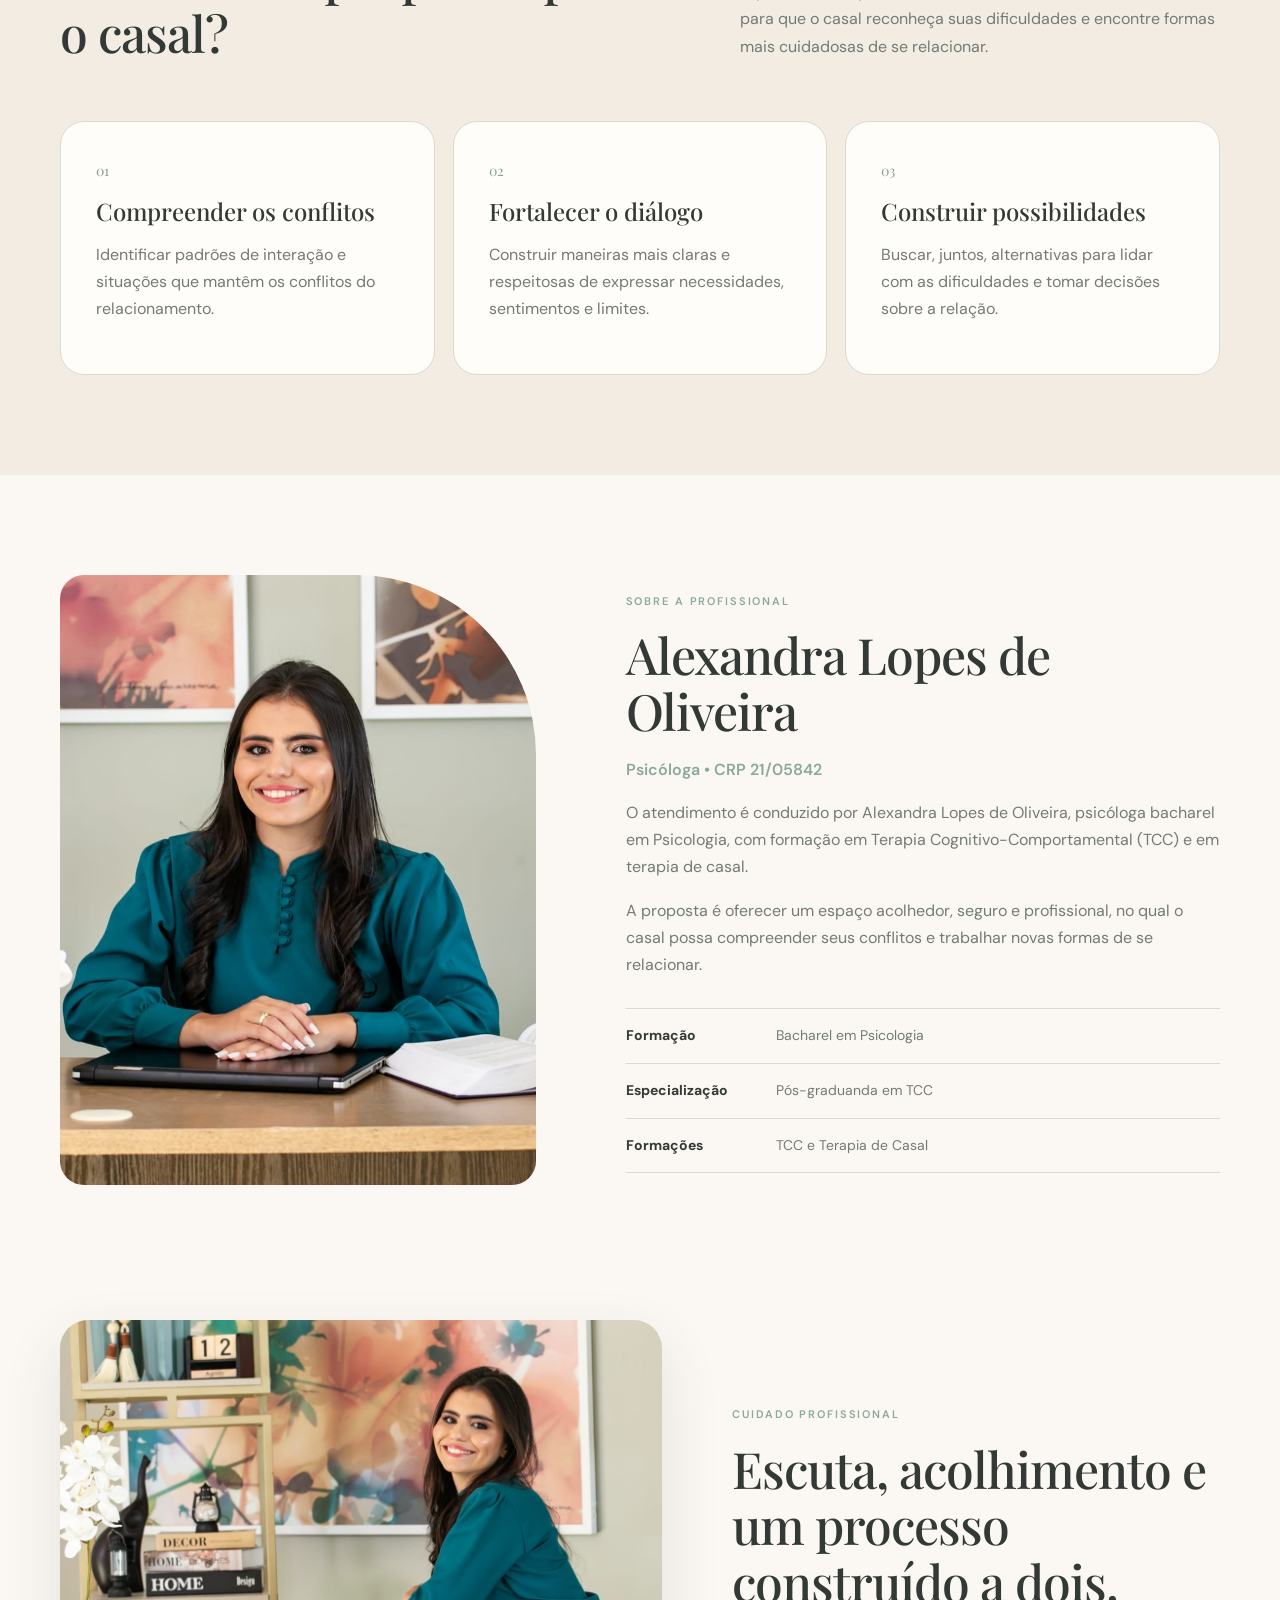
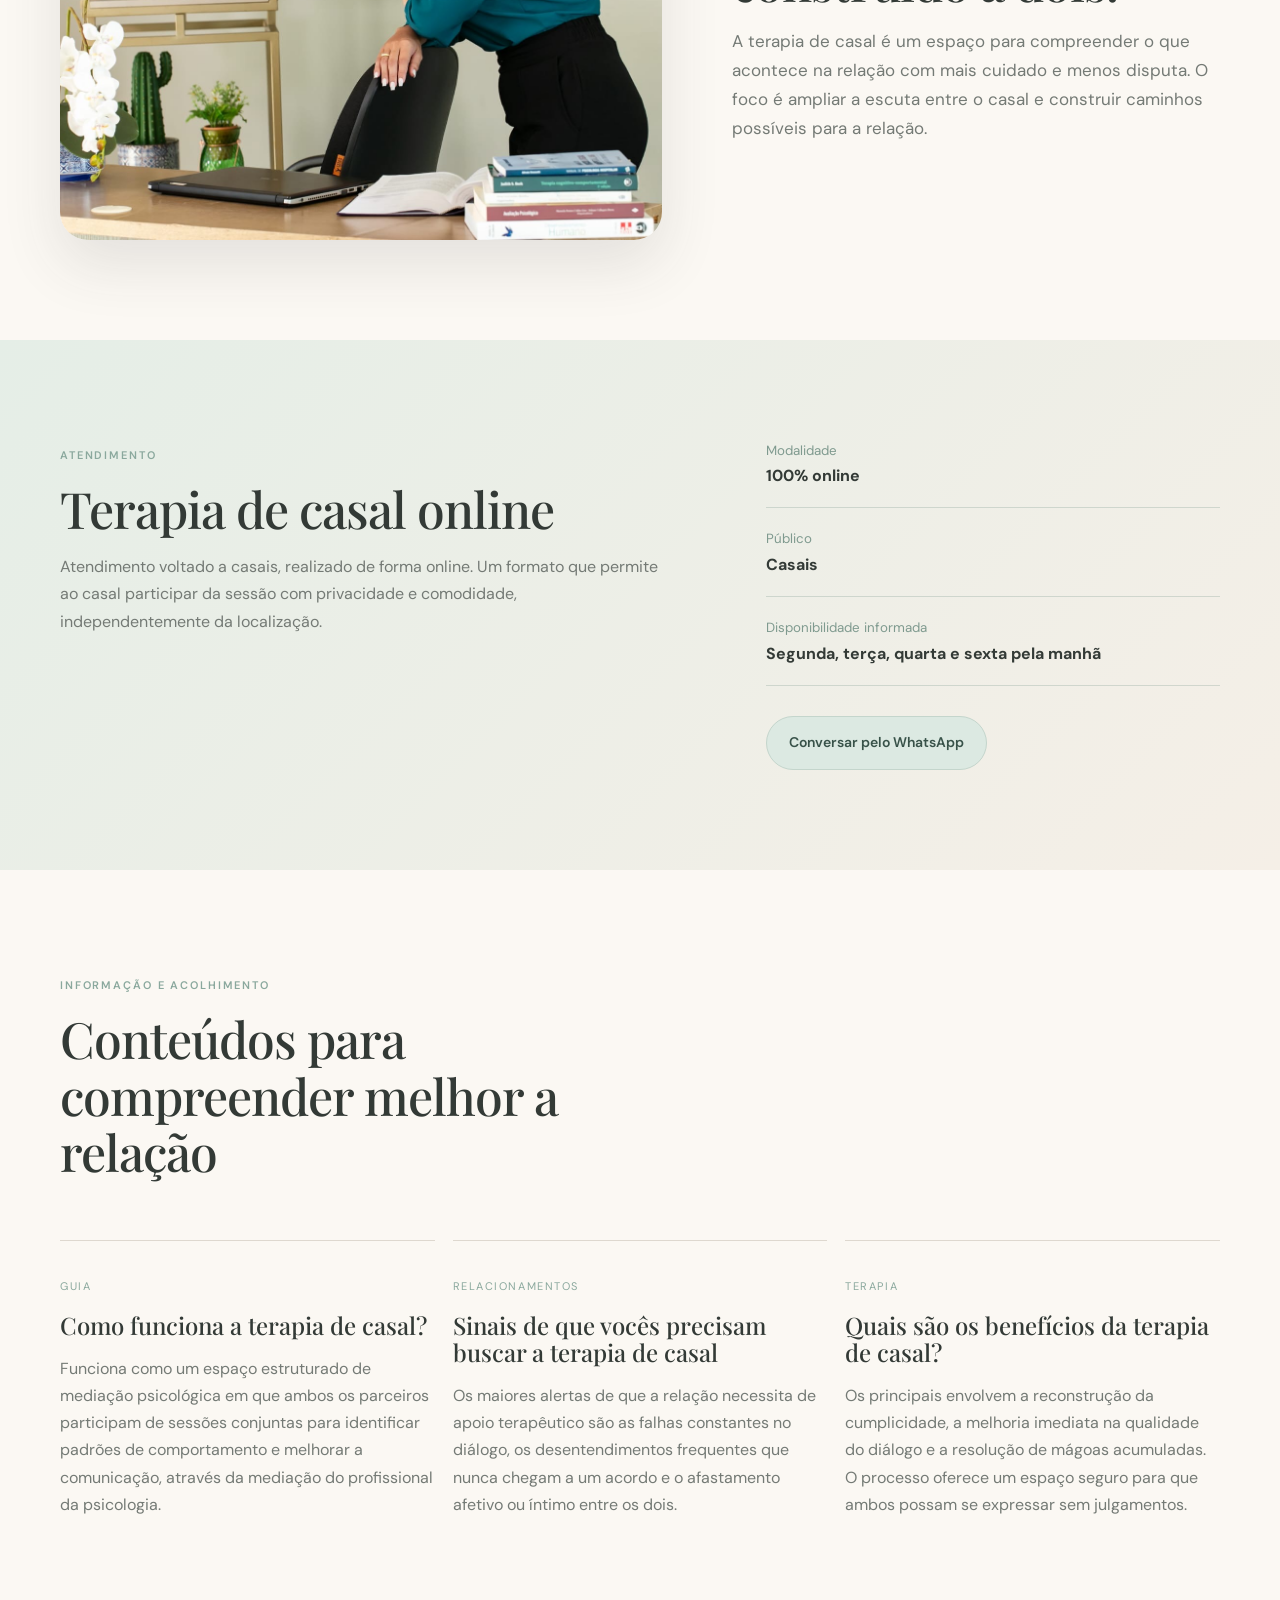
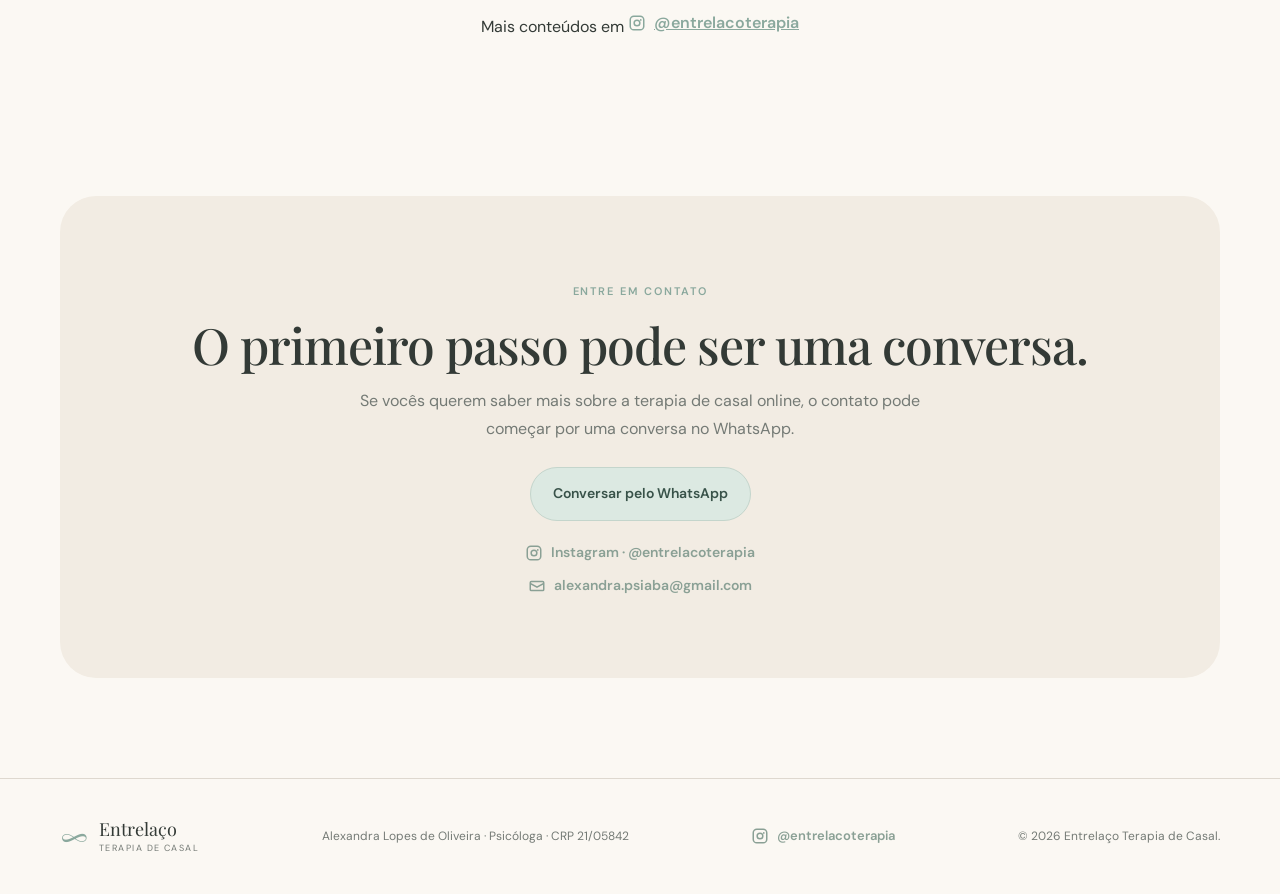
==== commit 610a5d03: "ajuste" ====
--- a/index.html
+++ b/index.html
@@ -167,12 +167,17 @@
         <h2>O primeiro passo pode ser uma conversa.</h2>
         <p>Se vocês querem saber mais sobre a terapia de casal online, o contato pode começar por uma conversa no WhatsApp.</p>
         <a class="btn" href="https://wa.me/5589994394395?text=Ol%C3%A1%2C%20gostar%C3%ADamos%20de%20saber%20mais%20sobre%20a%20terapia%20de%20casal." target="_blank" rel="noopener">Conversar pelo WhatsApp</a>
-        <a class="email-link" href="mailto:alexandra.psiaba@gmail.com">alexandra.psiaba@gmail.com</a>
         <a class="instagram instagram-link" href="https://www.instagram.com/entrelacoterapia?stkn=NWNmb3p0cmc3emU3" target="_blank" rel="noopener">
           <svg viewBox="0 0 24 24" aria-hidden="true" focusable="false">
             <path d="M7.8 2h8.4A5.8 5.8 0 0 1 22 7.8v8.4a5.8 5.8 0 0 1-5.8 5.8H7.8A5.8 5.8 0 0 1 2 16.2V7.8A5.8 5.8 0 0 1 7.8 2Zm0 2A3.8 3.8 0 0 0 4 7.8v8.4A3.8 3.8 0 0 0 7.8 20h8.4a3.8 3.8 0 0 0 3.8-3.8V7.8A3.8 3.8 0 0 0 16.2 4H7.8Zm4.2 3.2a4.8 4.8 0 1 1 0 9.6 4.8 4.8 0 0 1 0-9.6Zm0 2a2.8 2.8 0 1 0 0 5.6 2.8 2.8 0 0 0 0-5.6Zm5.05-2.45a1.15 1.15 0 1 1 0 2.3 1.15 1.15 0 0 1 0-2.3Z"/>
           </svg>
           Instagram · @entrelacoterapia
+        </a>
+        <a class="contact-link email-link" href="mailto:alexandra.psiaba@gmail.com">
+          <svg viewBox="0 0 24 24" aria-hidden="true" focusable="false">
+            <path d="M4.5 5h15A2.5 2.5 0 0 1 22 7.5v9A2.5 2.5 0 0 1 19.5 19h-15A2.5 2.5 0 0 1 2 16.5v-9A2.5 2.5 0 0 1 4.5 5Zm0 2a.5.5 0 0 0-.5.5v.44l8 4.44 8-4.44V7.5a.5.5 0 0 0-.5-.5h-15Zm15 10a.5.5 0 0 0 .5-.5v-6.27l-7.51 4.17a1 1 0 0 1-.98 0L4 10.23v6.27a.5.5 0 0 0 .5.5h15Z"/>
+          </svg>
+          alexandra.psiaba@gmail.com
         </a>
       </div>
     </section>
--- a/styles.css
+++ b/styles.css
@@ -29,8 +29,8 @@
 .about-grid{display:grid;grid-template-columns:.8fr 1fr;gap:90px;align-items:center}.portrait{min-height:610px;border-radius:24px 180px 24px 24px;background-image:url("assets/alexandra-sobre.jpg")}.role{color:var(--sage);font-weight:600}.about-copy>p:not(.role){color:var(--muted)}.credentials{margin-top:30px;border-top:1px solid var(--line)}.credentials div{display:grid;grid-template-columns:150px 1fr;padding:15px 0;border-bottom:1px solid var(--line);font-size:14px}.credentials span{color:var(--muted)}
 .accent{background:#e5eee7;color:var(--ink)}.service-grid{display:grid;grid-template-columns:1fr .75fr;gap:100px}.accent p{color:var(--muted)}.light{color:#7f9a8f}.service-info{display:grid;gap:20px}.service-info div{padding-bottom:18px;border-bottom:1px solid rgba(120,149,138,.28)}.service-info small,.service-info strong{display:block}.service-info small{color:#7f9a8f}.btn-light{background:var(--paper);color:var(--btn-text);width:max-content;margin-top:10px}
 .content-grid{display:grid;grid-template-columns:repeat(3,1fr);gap:18px}.content-card{padding:30px 0;border-top:1px solid var(--line)}.content-card>span{font-size:11px;text-transform:uppercase;letter-spacing:.14em;color:var(--sage)}.instagram-call{text-align:center;margin-top:45px}.instagram-call a{font-weight:600;text-decoration:underline}
-.instagram-link{display:inline-flex;align-items:center;justify-content:center;gap:8px;color:var(--sage);font-weight:600}.instagram-link svg{width:18px;height:18px;fill:currentColor;flex:0 0 auto}.hero-instagram{margin-top:20px}.footer-instagram{font-size:13px}
-.contact{padding-top:40px}.contact-box{text-align:center;background:var(--soft);border-radius:36px;padding:80px 25px}.contact-box p{color:var(--muted);max-width:600px;margin:0 auto 25px}.email-link{display:block;margin-top:18px;font-size:14px;color:var(--muted);font-weight:600}.email-link:hover{color:var(--sage)}.instagram{display:block;margin-top:20px;font-size:14px;color:var(--sage)}
+.instagram-link,.contact-link{display:inline-flex;align-items:center;justify-content:center;gap:8px;color:var(--sage);font-weight:600}.instagram-link svg,.contact-link svg{width:18px;height:18px;fill:currentColor;flex:0 0 auto}.hero-instagram{margin-top:20px}.footer-instagram{font-size:13px}
+.contact{padding-top:40px}.contact-box{text-align:center;background:var(--soft);border-radius:36px;padding:80px 25px}.contact-box p{color:var(--muted);max-width:600px;margin:0 auto 25px}.contact-box .instagram,.email-link{display:flex;width:max-content;margin:20px auto 0;font-size:14px;color:var(--sage)}.email-link{margin-top:10px}.contact-box .instagram:hover,.email-link:hover{color:var(--ink)}
 footer{border-top:1px solid var(--line);padding:35px 0}.footer-grid{display:flex;align-items:center;justify-content:space-between;gap:20px}.footer-grid p{font-size:12px;color:var(--muted)}.footer-brand{font-size:18px}
 .floating-wa{position:fixed;right:22px;bottom:22px;width:54px;height:54px;border-radius:50%;display:grid;place-items:center;background:#25d366;color:white;box-shadow:0 10px 30px rgba(37,211,102,.35);z-index:30}
 .floating-wa:hover{background:#20bd5a;transform:translateY(-2px)}
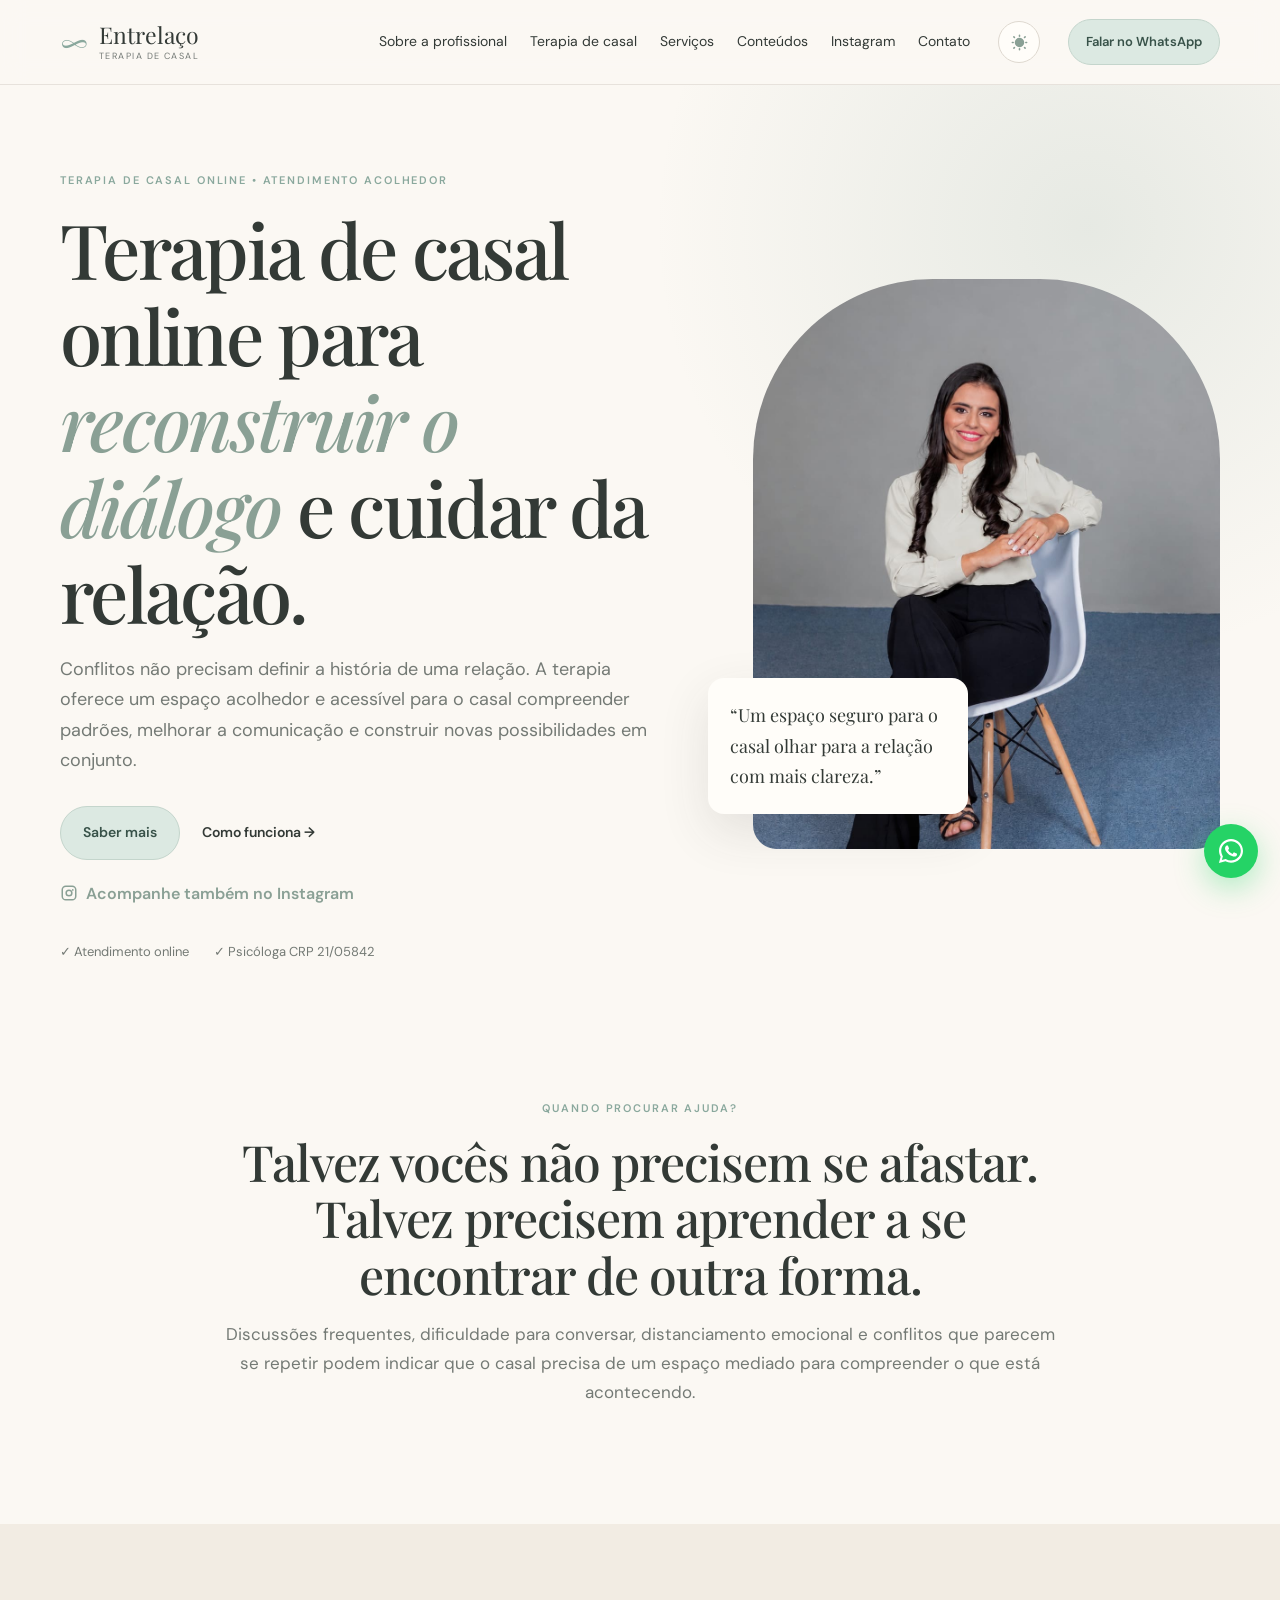
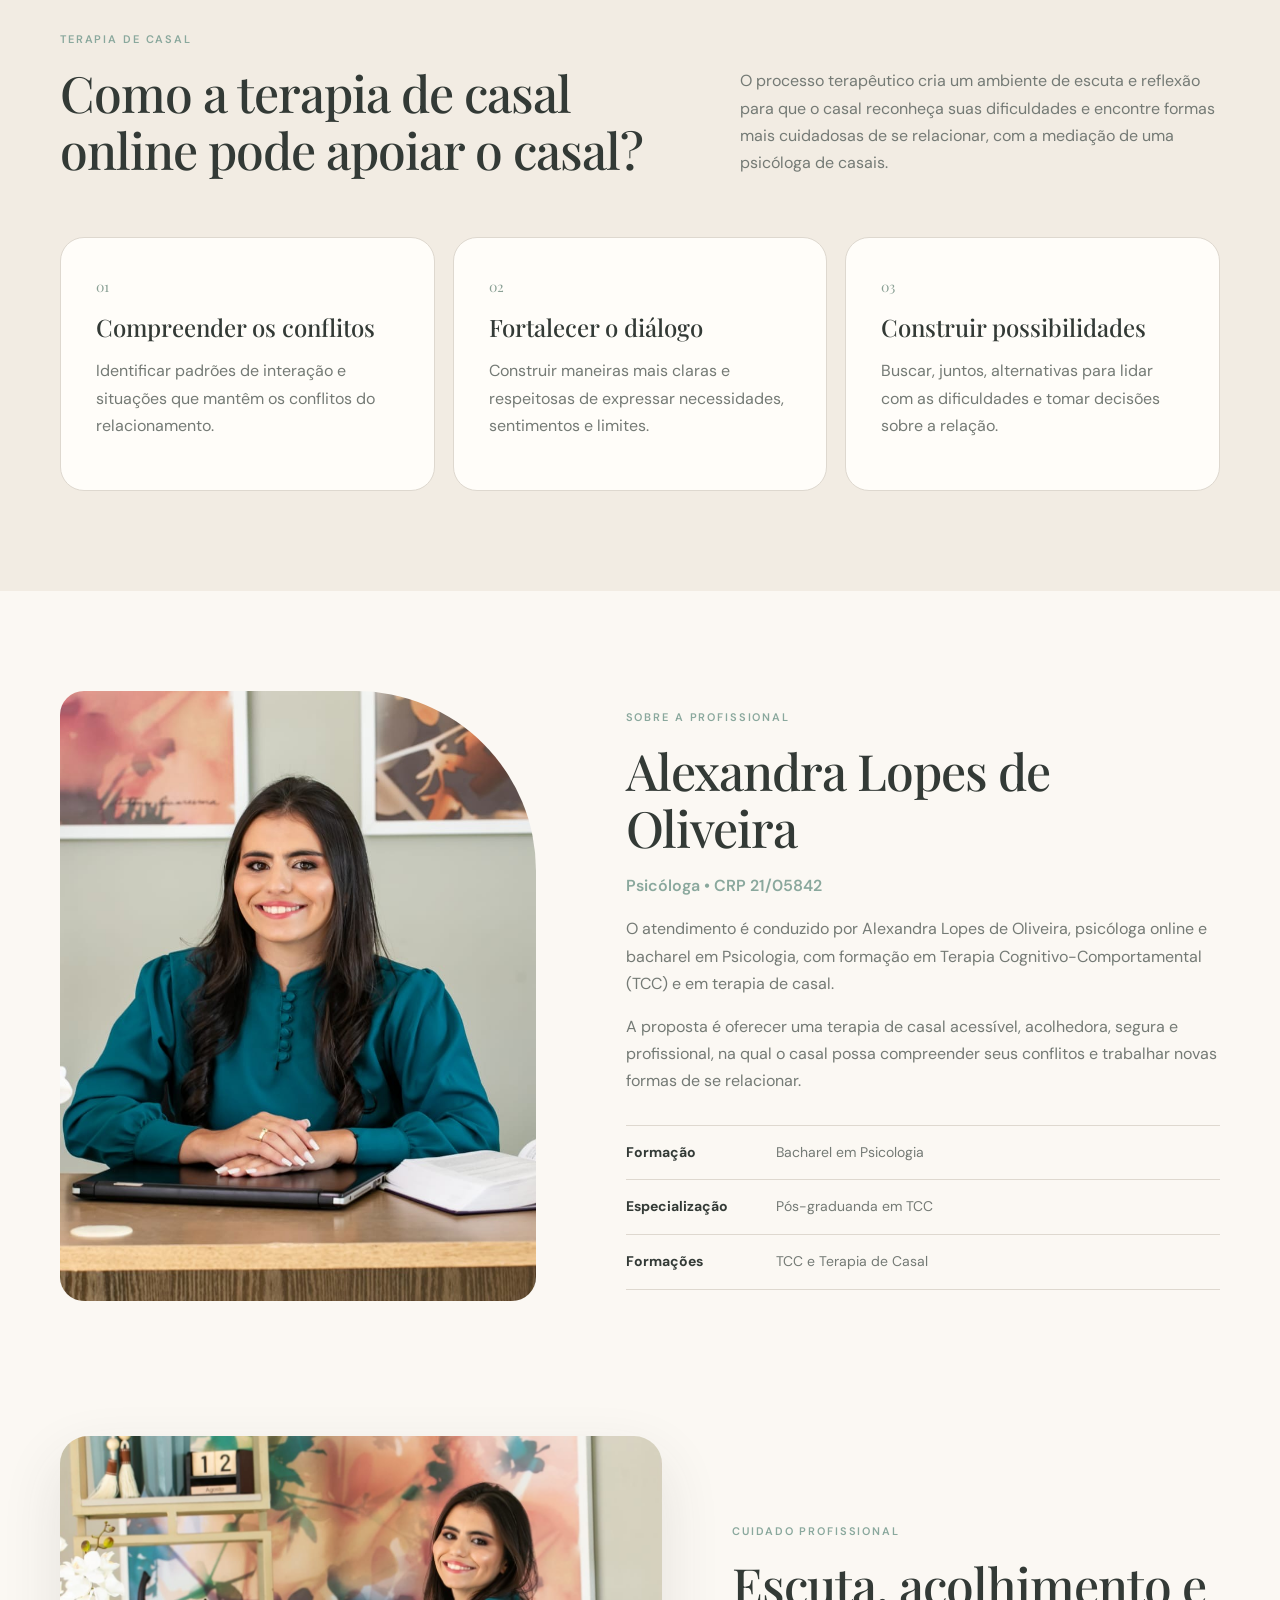
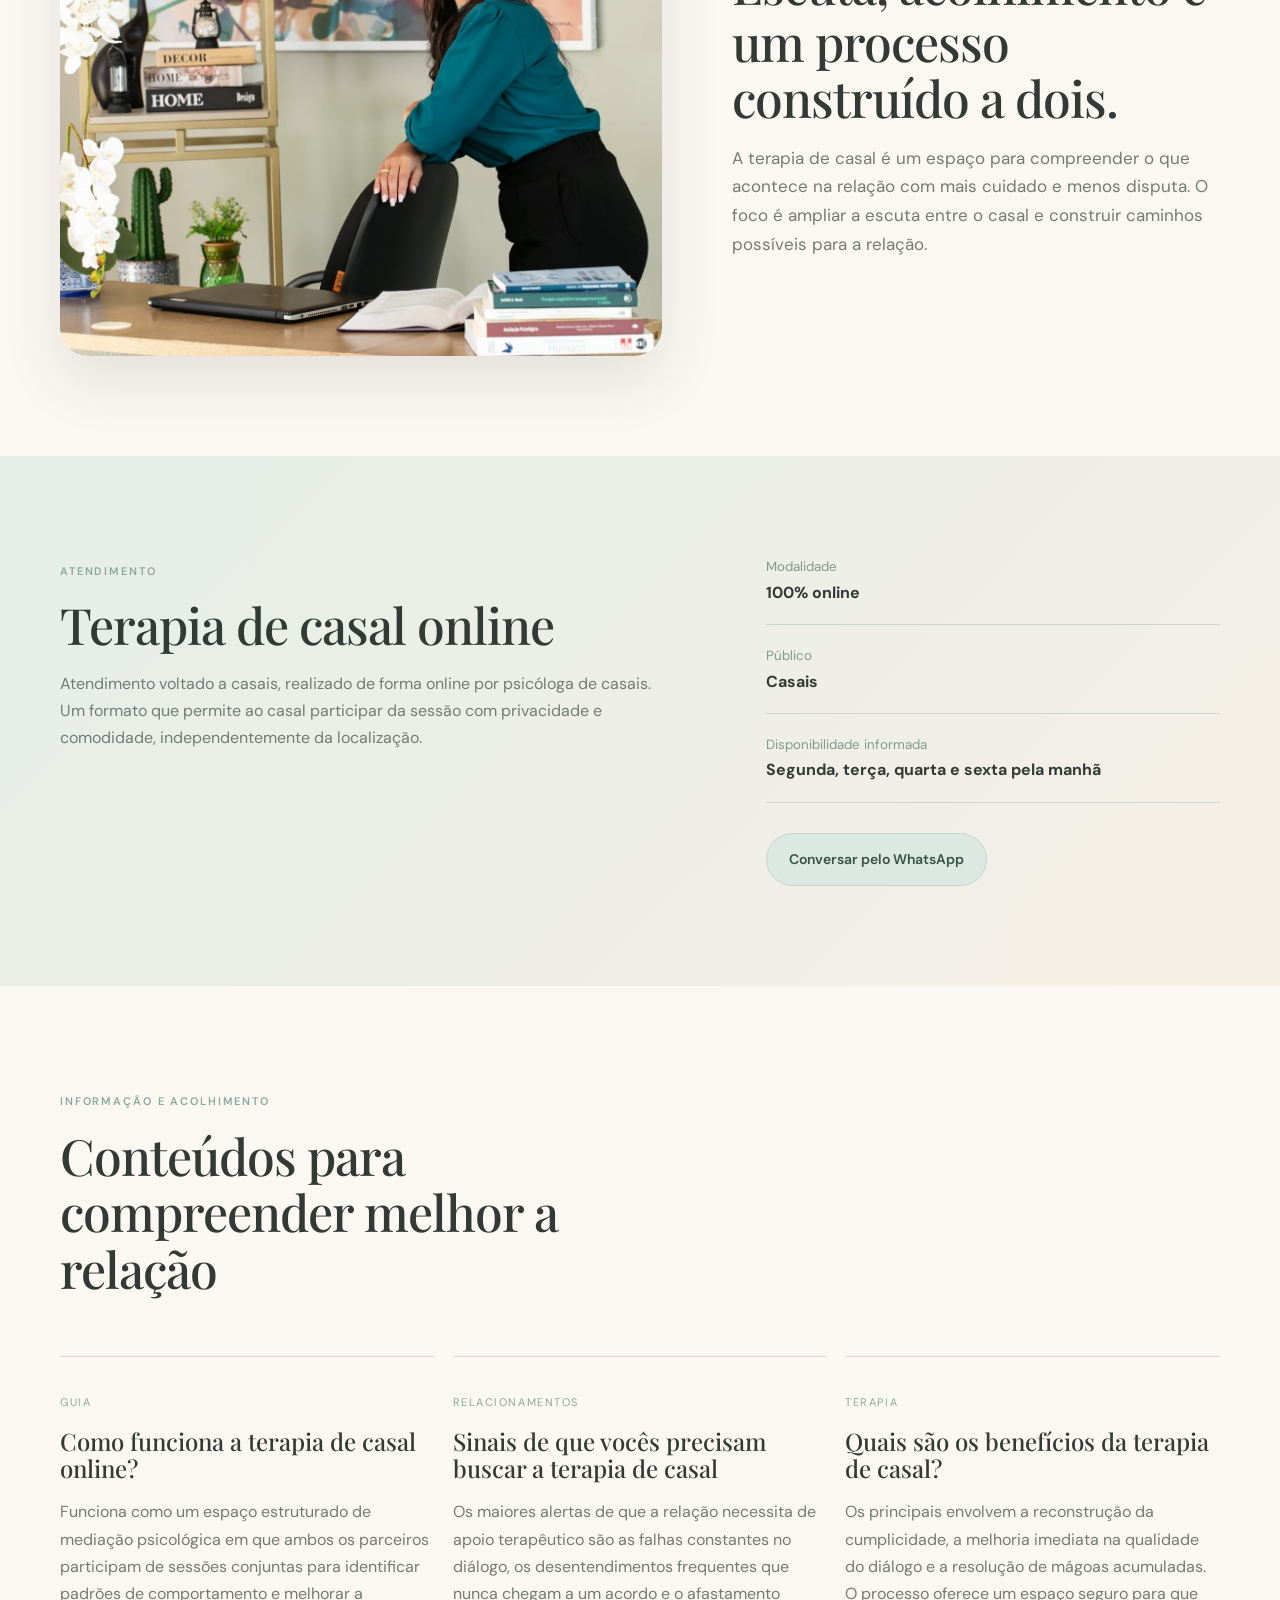
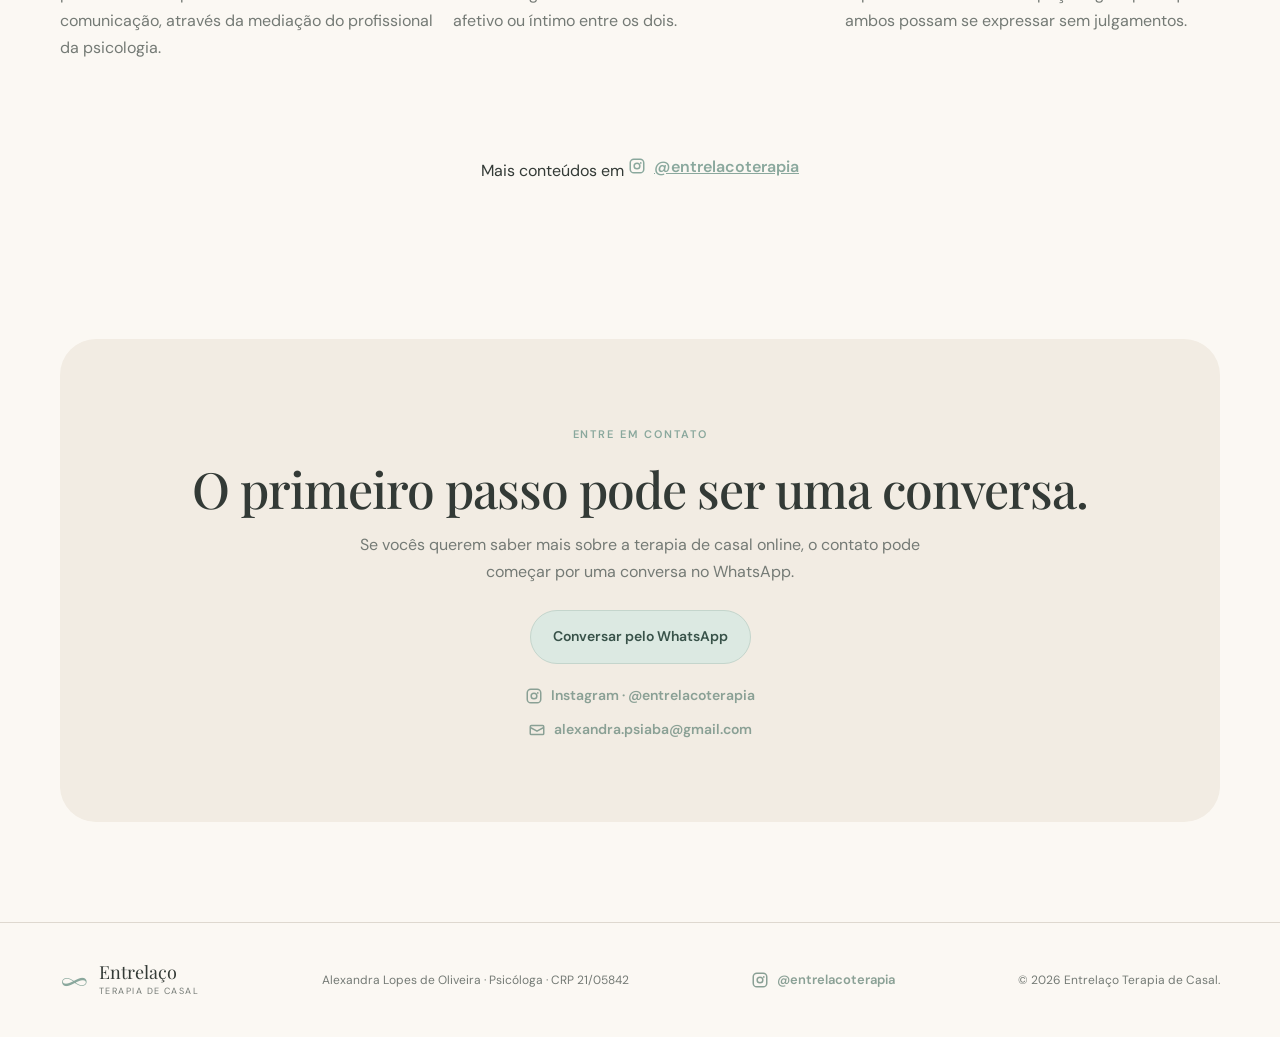
==== commit fe8023cc: "ajustando tags" ====
--- a/index.html
+++ b/index.html
@@ -3,10 +3,18 @@
 <head>
   <meta charset="UTF-8">
   <meta name="viewport" content="width=device-width, initial-scale=1.0">
-  <meta name="description" content="Entrelaço Terapia de Casal — psicoterapia online para casais que desejam cuidar da relação com acolhimento profissional.">
-  <meta name="keywords" content="terapia de casal, conflito de casal, psicoterapia para casais, psicóloga de casais, terapia online">
+  <meta name="description" content="Terapia de casal online com Alexandra Lopes de Oliveira, Psicóloga CRP 21/05842, para casais que buscam cuidado profissional, acolhedor e acessível.">
+  <meta name="keywords" content="terapia de casal online, psicóloga de casais, terapia de casal acessível, psicóloga online, terapia de casal, psicoterapia para casais">
   <meta name="theme-color" content="#f7f3ee">
   <title>Entrelaço | Terapia de Casal Online</title>
+  <link rel="canonical" href="https://entrelacoterapiadecasal.com.br/">
+  <link rel="icon" type="image/svg+xml" href="assets/favicon.svg">
+  <meta property="og:type" content="website">
+  <meta property="og:url" content="https://entrelacoterapiadecasal.com.br/">
+  <meta property="og:title" content="Entrelaço | Terapia de Casal Online">
+  <meta property="og:description" content="Terapia de casal online com Alexandra Lopes de Oliveira, Psicóloga CRP 21/05842, para casais que buscam cuidado profissional, acolhedor e acessível.">
+  <meta property="og:site_name" content="Entrelaço Terapia de Casal">
+  <meta property="og:locale" content="pt_BR">
   <link rel="preconnect" href="https://fonts.googleapis.com">
   <link rel="preconnect" href="https://fonts.gstatic.com" crossorigin>
   <link href="https://fonts.googleapis.com/css2?family=DM+Sans:wght@400;500;600&family=Playfair+Display:wght@500;600&display=swap" rel="stylesheet">
@@ -44,9 +52,9 @@
     <section class="hero">
       <div class="container hero-grid">
         <div class="hero-copy reveal">
-          <span class="eyebrow">Terapia de casal • Atendimento online</span>
-          <h1>Um espaço para <em>reconstruir o diálogo</em> e cuidar da relação.</h1>
-          <p>Conflitos não precisam definir a história de uma relação. A terapia oferece um espaço acolhedor para o casal compreender padrões, melhorar a comunicação e construir novas possibilidades em conjunto.</p>
+          <span class="eyebrow">Terapia de casal online • Atendimento acolhedor</span>
+          <h1>Terapia de casal online para <em>reconstruir o diálogo</em> e cuidar da relação.</h1>
+          <p>Conflitos não precisam definir a história de uma relação. A terapia oferece um espaço acolhedor e acessível para o casal compreender padrões, melhorar a comunicação e construir novas possibilidades em conjunto.</p>
           <div class="actions">
             <a class="btn" href="https://wa.me/5589994394395?text=Ol%C3%A1%2C%20gostar%C3%ADamos%20de%20saber%20mais%20sobre%20a%20terapia%20de%20casal." target="_blank" rel="noopener">Saber mais</a>
             <a class="text-link" href="#terapia">Como funciona →</a>
@@ -62,7 +70,7 @@
           </div>
         </div>
         <div class="hero-photo reveal">
-          <div class="photo-placeholder">
+          <div class="photo-placeholder" role="img" aria-label="Alexandra Lopes de Oliveira, psicóloga online para terapia de casal">
             
           </div>
           <div class="quote-card">“Um espaço seguro para o casal olhar para a relação com mais clareza.”</div>
@@ -81,8 +89,8 @@
     <section class="section soft" id="terapia">
       <div class="container">
         <div class="section-head reveal">
-          <div><span class="eyebrow">Terapia de casal</span><h2>Como a terapia pode apoiar o casal?</h2></div>
-          <p>O processo terapêutico cria um ambiente de escuta e reflexão para que o casal reconheça suas dificuldades e encontre formas mais cuidadosas de se relacionar.</p>
+          <div><span class="eyebrow">Terapia de casal</span><h2>Como a terapia de casal online pode apoiar o casal?</h2></div>
+          <p>O processo terapêutico cria um ambiente de escuta e reflexão para que o casal reconheça suas dificuldades e encontre formas mais cuidadosas de se relacionar, com a mediação de uma psicóloga de casais.</p>
         </div>
         <div class="cards">
           <article class="card reveal"><span>01</span><h3>Compreender os conflitos</h3><p>Identificar padrões de interação e situações que mantêm os conflitos do relacionamento.</p></article>
@@ -101,8 +109,8 @@
           <span class="eyebrow">Sobre a profissional</span>
           <h2>Alexandra Lopes de Oliveira</h2>
           <p class="role">Psicóloga • CRP 21/05842</p>
-          <p>O atendimento é conduzido por Alexandra Lopes de Oliveira, psicóloga bacharel em Psicologia, com formação em Terapia Cognitivo-Comportamental (TCC) e em terapia de casal.</p>
-          <p>A proposta é oferecer um espaço acolhedor, seguro e profissional, no qual o casal possa compreender seus conflitos e trabalhar novas formas de se relacionar.</p>
+          <p>O atendimento é conduzido por Alexandra Lopes de Oliveira, psicóloga online e bacharel em Psicologia, com formação em Terapia Cognitivo-Comportamental (TCC) e em terapia de casal.</p>
+          <p>A proposta é oferecer uma terapia de casal acessível, acolhedora, segura e profissional, na qual o casal possa compreender seus conflitos e trabalhar novas formas de se relacionar.</p>
           <div class="credentials">
             <div><strong>Formação</strong><span>Bacharel em Psicologia</span></div>
             <div><strong>Especialização</strong><span>Pós-graduanda em TCC</span></div>
@@ -114,7 +122,7 @@
 
     <section class="visual-break" aria-label="Ambiente profissional de Alexandra">
       <div class="container visual-break-grid">
-        <div class="visual-break-image reveal" role="img" aria-label="Alexandra em ambiente profissional"></div>
+        <div class="visual-break-image reveal" role="img" aria-label="Alexandra Lopes de Oliveira em ambiente profissional para atendimento online"></div>
         <div class="visual-break-copy reveal">
           <span class="eyebrow">Cuidado profissional</span>
           <h2>Escuta, acolhimento e um processo construído a dois.</h2>
@@ -128,7 +136,7 @@
         <div class="reveal">
           <span class="eyebrow light">Atendimento</span>
           <h2>Terapia de casal online</h2>
-          <p>Atendimento voltado a casais, realizado de forma online. Um formato que permite ao casal participar da sessão com privacidade e comodidade, independentemente da localização.</p>
+          <p>Atendimento voltado a casais, realizado de forma online por psicóloga de casais. Um formato que permite ao casal participar da sessão com privacidade e comodidade, independentemente da localização.</p>
         </div>
         <div class="service-info reveal">
           <div><small>Modalidade</small><strong>100% online</strong></div>
@@ -145,7 +153,7 @@
           <div><span class="eyebrow">Informação e acolhimento</span><h2>Conteúdos para compreender melhor a relação</h2></div>
         </div>
         <div class="content-grid">
-          <article class="content-card reveal"><span>Guia</span><h3>Como funciona a terapia de casal?</h3><p>Funciona como um espaço estruturado de mediação psicológica em que ambos os parceiros participam de sessões conjuntas para identificar padrões de comportamento e melhorar a comunicação, através da mediação do profissional da psicologia.</p></article>
+          <article class="content-card reveal"><span>Guia</span><h3>Como funciona a terapia de casal online?</h3><p>Funciona como um espaço estruturado de mediação psicológica em que ambos os parceiros participam de sessões conjuntas para identificar padrões de comportamento e melhorar a comunicação, através da mediação do profissional da psicologia.</p></article>
           <article class="content-card reveal"><span>Relacionamentos</span><h3>Sinais de que vocês precisam buscar a terapia de casal</h3><p>Os maiores alertas de que a relação necessita de apoio terapêutico são as falhas constantes no diálogo, os desentendimentos frequentes que nunca chegam a um acordo e o afastamento afetivo ou íntimo entre os dois.</p></article>
           <article class="content-card reveal"><span>Terapia</span><h3>Quais são os benefícios da terapia de casal?</h3><p>Os principais envolvem a reconstrução da cumplicidade, a melhoria imediata na qualidade do diálogo e a resolução de mágoas acumuladas. O processo oferece um espaço seguro para que ambos possam se expressar sem julgamentos.</p></article>
         </div>
@@ -173,7 +181,7 @@
           </svg>
           Instagram · @entrelacoterapia
         </a>
-        <a class="contact-link email-link" href="mailto:alexandra.psiaba@gmail.com">
+        <a class="contact-link email-link" href="mailto:alexandra.psiaba@gmail.com" aria-label="Enviar e-mail para Alexandra">
           <svg viewBox="0 0 24 24" aria-hidden="true" focusable="false">
             <path d="M4.5 5h15A2.5 2.5 0 0 1 22 7.5v9A2.5 2.5 0 0 1 19.5 19h-15A2.5 2.5 0 0 1 2 16.5v-9A2.5 2.5 0 0 1 4.5 5Zm0 2a.5.5 0 0 0-.5.5v.44l8 4.44 8-4.44V7.5a.5.5 0 0 0-.5-.5h-15Zm15 10a.5.5 0 0 0 .5-.5v-6.27l-7.51 4.17a1 1 0 0 1-.98 0L4 10.23v6.27a.5.5 0 0 0 .5.5h15Z"/>
           </svg>
